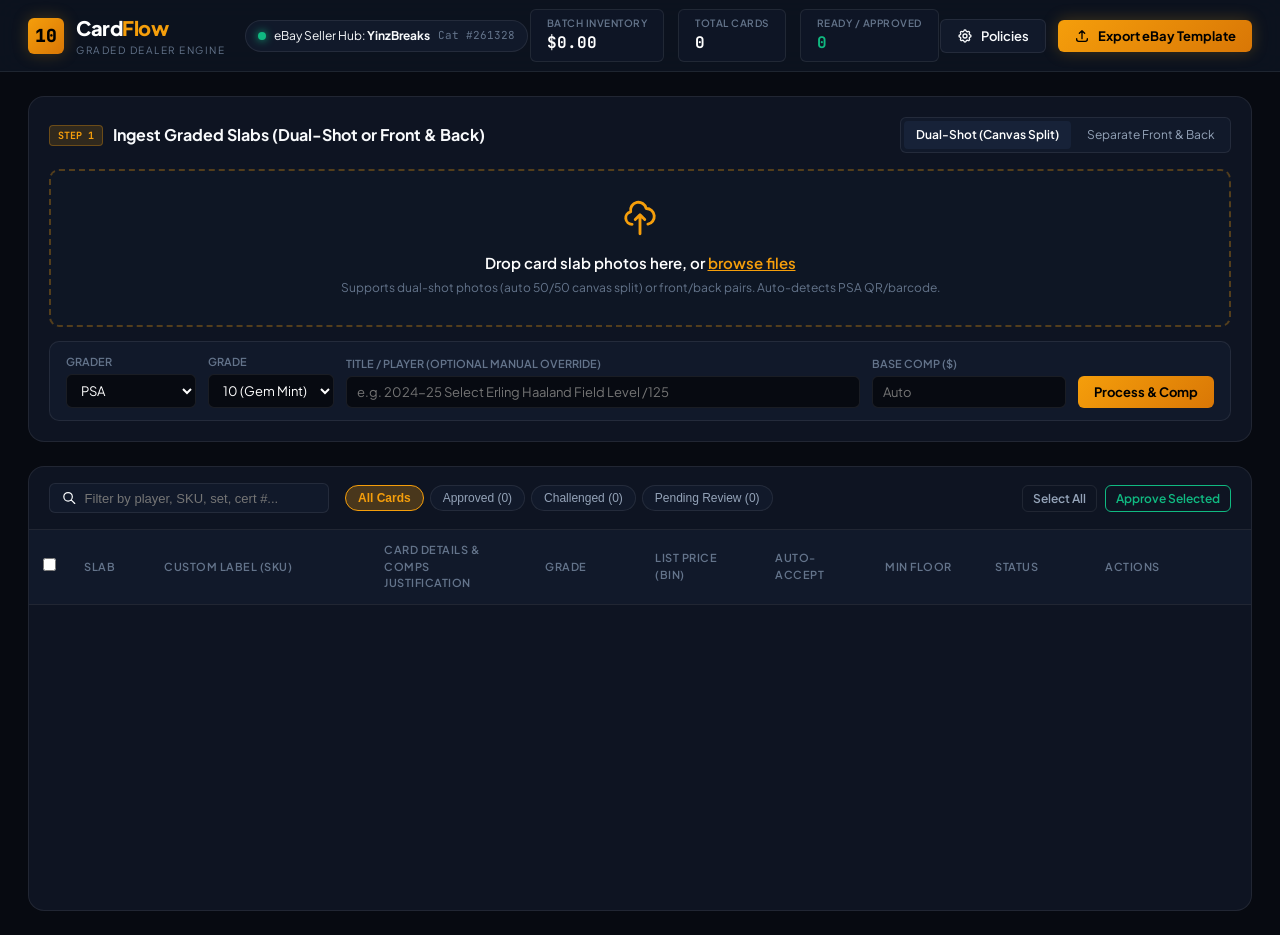
==== index.html @ dd4e36b8 "feat: enable multi-file selection and bulk dropzone upload with progress bar" ====
<!DOCTYPE html>
<html lang="en">
<head>
  <meta charset="UTF-8">
  <meta name="viewport" content="width=device-width, initial-scale=1.0">
  <title>CardFlow | Graded Trading Card Dealer Engine</title>
  <!-- Google Fonts: Plus Jakarta Sans & JetBrains Mono -->
  <link rel="preconnect" href="https://fonts.googleapis.com">
  <link rel="preconnect" href="https://fonts.gstatic.com" crossorigin>
  <link href="https://fonts.googleapis.com/css2?family=JetBrains+Mono:wght@400;500;600;700&family=Plus+Jakarta+Sans:wght@300;400;500;600;700;800&display=swap" rel="stylesheet">
  <link rel="stylesheet" href="/style.css?v=3">
</head>
<body>
  <div class="app-layout">
    <!-- Top Navigation & KPI Header -->
    <header class="app-header">
      <div class="header-left">
        <div class="brand-logo">
          <div class="logo-gem">
            <span>10</span>
          </div>
          <div class="brand-text">
            <h1>Card<span>Flow</span></h1>
            <span class="brand-sub">Graded Dealer Engine</span>
          </div>
        </div>
        <div class="ebay-status-pill" id="ebayStatusBtn" title="Click to configure eBay account & business policies">
          <span class="status-dot online"></span>
          <span class="status-label">eBay Seller Hub: <strong id="headerAccountName">YinzBreaks</strong></span>
          <span class="status-cat">Cat #261328</span>
        </div>
      </div>

      <!-- Batch Aggregate KPI Metrics -->
      <div class="batch-kpis">
        <div class="kpi-card">
          <span class="kpi-title">Batch Inventory</span>
          <span class="kpi-val" id="kpiTotalValue">$0.00</span>
        </div>
        <div class="kpi-card">
          <span class="kpi-title">Total Cards</span>
          <span class="kpi-val" id="kpiTotalCount">0</span>
        </div>
        <div class="kpi-card">
          <span class="kpi-title">Ready / Approved</span>
          <span class="kpi-val text-emerald" id="kpiApprovedCount">0</span>
        </div>
      </div>

      <div class="header-right">
        <button class="btn btn-secondary" id="openSettingsBtn">
          <svg width="16" height="16" fill="none" viewBox="0 0 24 24" stroke="currentColor"><path stroke-linecap="round" stroke-linejoin="round" stroke-width="2" d="M10.325 4.317c.426-1.756 2.924-1.756 3.35 0a1.724 1.724 0 002.573 1.066c1.543-.94 3.31.826 2.37 2.37a1.724 1.724 0 001.065 2.572c1.756.426 1.756 2.924 0 3.35a1.724 1.724 0 00-1.066 2.573c.94 1.543-.826 3.31-2.37 2.37a1.724 1.724 0 00-2.572 1.065c-.426 1.756-2.924 1.756-3.35 0a1.724 1.724 0 00-2.573-1.066c-1.543.94-3.31-.826-2.37-2.37a1.724 1.724 0 00-1.065-2.572c-1.756-.426-1.756-2.924 0-3.35a1.724 1.724 0 001.066-2.573c-.94-1.543.826-3.31 2.37-2.37.996.608 2.296.07 2.572-1.065z"/><path stroke-linecap="round" stroke-linejoin="round" stroke-width="2" d="M15 12a3 3 0 11-6 0 3 3 0 016 0z"/></svg>
          Policies
        </button>
        <button class="btn btn-primary btn-glow" id="exportEbayBtn">
          <svg width="16" height="16" fill="none" viewBox="0 0 24 24" stroke="currentColor"><path stroke-linecap="round" stroke-linejoin="round" stroke-width="2" d="M4 16v1a3 3 0 003 3h10a3 3 0 003-3v-1m-4-8l-4-4m0 0L8 8m4-4v12"/></svg>
          Export eBay Template
        </button>
      </div>
    </header>

    <!-- Main Workspace Content -->
    <main class="main-content">
      <!-- Ingestion & Upload Drawer / Panel -->
      <section class="ingestion-section">
        <div class="section-header">
          <div class="section-title">
            <span class="badge-tag">STEP 1</span>
            <h2>Ingest Graded Slabs (Dual-Shot or Front & Back)</h2>
          </div>
          <div class="upload-mode-toggle">
            <label class="mode-radio active">
              <input type="radio" name="uploadMode" value="dual" checked>
              <span>Dual-Shot (Canvas Split)</span>
            </label>
            <label class="mode-radio">
              <input type="radio" name="uploadMode" value="separate">
              <span>Separate Front & Back</span>
            </label>
          </div>
        </div>

        <div class="upload-box-wrapper" id="dropZone">
          <div class="drop-zone-inner" id="dropZoneInner">
            <div class="drop-icon">
              <svg width="38" height="38" fill="none" viewBox="0 0 24 24" stroke="currentColor">
                <path stroke-linecap="round" stroke-linejoin="round" stroke-width="1.8" d="M7 16a4 4 0 01-.88-7.903A5 5 0 1115.9 6L16 6a5 5 0 011 9.9M15 13l-3-3m0 0l-3 3m3-3v12"/>
              </svg>
            </div>
            <div class="drop-text">
              <h3>Drop card slab photos here, or <span class="browse-link">browse files</span></h3>
              <p class="drop-hint">Supports dual-shot photos (auto 50/50 canvas split) or front/back pairs. Auto-detects PSA QR/barcode.</p>
            </div>
            <input type="file" id="fileInput" accept="image/jpeg,image/png" multiple style="display: none;">
            <input type="file" id="frontInput" accept="image/jpeg,image/png" multiple style="display: none;">
            <input type="file" id="backInput" accept="image/jpeg,image/png" multiple style="display: none;">
          </div>

          <!-- Batch Upload Status & Progress -->
          <div class="batch-preview-bar" id="batchPreviewBar" style="display: none;">
            <div class="batch-info">
              <span class="badge-tag" id="batchCountBadge">0 SLABS QUEUED</span>
              <span class="batch-detail" id="batchDetailText">Ready for bulk ingestion</span>
            </div>
            <button class="btn btn-sm btn-secondary" id="clearBatchBtn" type="button">Clear Batch</button>
          </div>

          <div class="upload-progress-wrap" id="uploadProgressWrap" style="display: none;">
            <div class="progress-bar-track">
              <div class="progress-bar-fill" id="uploadProgressBar" style="width: 0%;"></div>
            </div>
            <div class="progress-status-text" id="uploadProgressText">Processing 1 of 10...</div>
          </div>

          <!-- Quick Slab Meta Extractor Fields (Optional Overrides) -->
          <div class="quick-meta-bar">
            <div class="meta-field">
              <label>Grader</label>
              <select id="quickGrader">
                <option value="PSA" selected>PSA</option>
                <option value="BGS">BGS (Beckett)</option>
                <option value="CGC">CGC</option>
                <option value="SGC">SGC</option>
              </select>
            </div>
            <div class="meta-field">
              <label>Grade</label>
              <select id="quickGrade">
                <option value="10" selected>10 (Gem Mint)</option>
                <option value="9.5">9.5 (Mint+)</option>
                <option value="9">9 (Mint)</option>
                <option value="8.5">8.5 (NM-MT+)</option>
                <option value="8">8 (NM-MT)</option>
              </select>
            </div>
            <div class="meta-field meta-flex">
              <label>Title / Player (Optional manual override)</label>
              <input type="text" id="quickTitle" placeholder="e.g. 2024-25 Select Erling Haaland Field Level /125">
            </div>
            <div class="meta-field">
              <label>Base Comp ($)</label>
              <input type="number" id="quickBasePrice" placeholder="Auto" step="0.01">
            </div>
            <button class="btn btn-primary" id="processUploadBtn">
              <span>Process & Comp</span>
            </button>
          </div>
        </div>
      </section>

      <!-- Batch Dealer Table Section -->
      <section class="dealer-table-section">
        <div class="table-toolbar">
          <div class="toolbar-left">
            <div class="search-box">
              <svg width="16" height="16" fill="none" viewBox="0 0 24 24" stroke="currentColor"><path stroke-linecap="round" stroke-linejoin="round" stroke-width="2" d="M21 21l-6-6m2-5a7 7 0 11-14 0 7 7 0 0114 0z"/></svg>
              <input type="text" id="tableSearch" placeholder="Filter by player, SKU, set, cert #...">
            </div>
            <div class="filter-pills">
              <button class="pill active" data-filter="all">All Cards</button>
              <button class="pill" data-filter="APPROVED">Approved (<span id="countApproved">0</span>)</button>
              <button class="pill" data-filter="CHALLENGED">Challenged (<span id="countChallenged">0</span>)</button>
              <button class="pill" data-filter="COMPED">Pending Review (<span id="countComped">0</span>)</button>
            </div>
          </div>
          <div class="toolbar-right">
            <button class="btn btn-outline btn-sm" id="selectAllBtn">Select All</button>
            <button class="btn btn-outline-success btn-sm" id="approveSelectedBtn">Approve Selected</button>
          </div>
        </div>

        <div class="table-container">
          <table class="card-grid-table">
            <thead>
              <tr>
                <th width="40"><input type="checkbox" id="masterCheckbox"></th>
                <th width="80">Slab</th>
                <th width="220">Custom Label (SKU)</th>
                <th>Card Details & Comps Justification</th>
                <th width="110">Grade</th>
                <th width="120">List Price (BIN)</th>
                <th width="110">Auto-Accept</th>
                <th width="110">Min Floor</th>
                <th width="110">Status</th>
                <th width="160">Actions</th>
              </tr>
            </thead>
            <tbody id="cardTableBody">
              <!-- Dynamically rendered card rows -->
            </tbody>
          </table>
          <div class="table-empty-state" id="tableEmptyState" style="display: none;">
            <p>No cards match your filter criteria.</p>
          </div>
        </div>
      </section>
    </main>
  </div>

  <!-- INSPECT & CHALLENGE COMP MODAL -->
  <div class="modal-backdrop" id="challengeModal">
    <!-- Floating Backdrop Navigation Buttons -->
    <button class="floating-nav-btn floating-prev" id="floatingPrevCardBtn" title="Previous Record (← key)">
      <svg width="22" height="22" fill="none" viewBox="0 0 24 24" stroke="currentColor">
        <path stroke-linecap="round" stroke-linejoin="round" stroke-width="2.5" d="M15 19l-7-7 7-7"/>
      </svg>
    </button>
    <button class="floating-nav-btn floating-next" id="floatingNextCardBtn" title="Next Record (→ key)">
      <svg width="22" height="22" fill="none" viewBox="0 0 24 24" stroke="currentColor">
        <path stroke-linecap="round" stroke-linejoin="round" stroke-width="2.5" d="M9 5l7 7-7 7"/>
      </svg>
    </button>

    <div class="modal-drawer">
      <div class="modal-header">
        <div class="modal-title-wrap">
          <div class="modal-tag-row">
            <span class="badge-tag">INSPECT & CHALLENGE</span>
            <div class="modal-nav-controls">
              <button class="nav-arrow-btn" id="modalPrevCardBtn" title="Previous Record (← key)">
                <svg width="14" height="14" fill="none" viewBox="0 0 24 24" stroke="currentColor"><path stroke-linecap="round" stroke-linejoin="round" stroke-width="2.5" d="M15 19l-7-7 7-7"/></svg>
              </button>
              <span class="nav-counter-pill" id="modalNavCounter">Card 1 of 18</span>
              <button class="nav-arrow-btn" id="modalNextCardBtn" title="Next Record (→ key)">
                <svg width="14" height="14" fill="none" viewBox="0 0 24 24" stroke="currentColor"><path stroke-linecap="round" stroke-linejoin="round" stroke-width="2.5" d="M9 5l7 7-7 7"/></svg>
              </button>
              <span class="keyboard-nav-hint"><kbd>←</kbd> <kbd>→</kbd></span>
            </div>
          </div>
          <h2 id="modalCardTitle">2022-23 Panini Donruss FIFA Alejandro Garnacho</h2>
        </div>
        <button class="modal-close" id="closeModalBtn">&times;</button>
      </div>

      <div class="modal-body">
        <!-- Left: Interactive 3D Flip Card Component -->
        <div class="modal-col-left">
          <div class="flip-card-viewport">
            <div class="flip-card-inner" id="modalFlipCard">
              <div class="flip-card-front">
                <img id="modalFrontImg" src="" alt="Card Front">
                <span class="flip-tag">FRONT</span>
              </div>
              <div class="flip-card-back">
                <img id="modalBackImg" src="" alt="Card Back">
                <span class="flip-tag">BACK</span>
              </div>
            </div>
          </div>
          <div class="flip-controls">
            <button class="btn btn-secondary btn-sm" id="flipToggleBtn">
              <svg width="14" height="14" fill="none" viewBox="0 0 24 24" stroke="currentColor"><path stroke-linecap="round" stroke-linejoin="round" stroke-width="2" d="M4 4v5h.582m15.356 2A8.001 8.001 0 004.582 9m0 0H9m11 11v-5h-.581m0 0a8.003 8.003 0 01-15.357-2m15.357 2H15"/></svg>
              Flip Slab (Front / Back)
            </button>
            <span class="flip-hint">Click card or button to inspect reverse scan</span>
          </div>

          <div class="sku-display-box">
            <label>Custom Label (SKU)</label>
            <div class="sku-code" id="modalSkuCode">MUN-GARNACHO-199-PSA10</div>
            <div class="cert-code" id="modalCertCode">Cert #101889066 • PSA Gem Mint 10</div>
          </div>
        </div>

        <!-- Right: Valuation Engine, Comps Table & Challenge Prompt -->
        <div class="modal-col-right">
          <!-- Valuation Justification Rationale Box -->
          <div class="rationale-box">
            <div class="rationale-header">
              <svg width="18" height="18" fill="none" viewBox="0 0 24 24" stroke="currentColor"><path stroke-linecap="round" stroke-linejoin="round" stroke-width="2" d="M9 12l2 2 4-4m5.618-4.016A11.955 11.955 0 0112 2.944a11.955 11.955 0 01-8.618 3.04A12.02 12.02 0 003 9c0 5.591 3.824 10.29 9 11.622 5.176-1.332 9-6.03 9-11.622 0-1.042-.133-2.052-.382-3.016z"/></svg>
              <span>Valuation Logic & Comp Justification</span>
            </div>
            <p id="modalJustificationText" class="rationale-text"></p>
          </div>

          <!-- Recent Historical Comps Table -->
          <div class="comps-table-wrap">
            <h4>Recent Comparable Sales</h4>
            <table class="comps-table">
              <thead>
                <tr>
                  <th>Platform</th>
                  <th>Date</th>
                  <th>Grade</th>
                  <th style="text-align: right;">Sale Price</th>
                </tr>
              </thead>
              <tbody id="modalCompsBody">
                <!-- Comps populated by JS -->
              </tbody>
            </table>
          </div>

          <!-- Challenge Prompt & Pricing Overrides -->
          <div class="challenge-editor-wrap">
            <div class="challenge-header">
              <h4>Challenge This Comp</h4>
              <span class="challenge-sub">Submit feedback or enter manual prices to re-evaluate floors</span>
            </div>

            <textarea id="challengeFeedback" placeholder="e.g. This is a serial numbered /25 Pink parallel, not the unnumbered base. High demand rookie piece. Bump price 20%."></textarea>

            <div class="quick-chips">
              <button class="chip" data-text="+15% Serial Numbered / Low Print">+15% Serial Numbered</button>
              <button class="chip" data-text="+10% High Demand Star">+10% Star Player</button>
              <button class="chip" data-text="-10% Liquidation Pricing">-10% Quick Sale</button>
              <button class="chip" data-text="Comp was raw, card is PSA 10">PSA 10 Premium</button>
            </div>

            <!-- Floor & Price Override Controls -->
            <div class="override-grid">
              <div class="override-field">
                <label>List Price (BIN)</label>
                <div class="input-dollar">
                  <span>$</span>
                  <input type="number" id="modalListPrice" step="0.01">
                </div>
              </div>
              <div class="override-field">
                <label>Auto-Accept (85%)</label>
                <div class="input-dollar">
                  <span>$</span>
                  <input type="number" id="modalAutoAccept" step="0.01">
                </div>
              </div>
              <div class="override-field">
                <label>Min Floor (75%)</label>
                <div class="input-dollar">
                  <span>$</span>
                  <input type="number" id="modalMinOffer" step="0.01">
                </div>
              </div>
            </div>

            <div class="modal-footer-actions">
              <button class="btn btn-secondary" id="applyChallengeBtn">
                <svg width="16" height="16" fill="none" viewBox="0 0 24 24" stroke="currentColor"><path stroke-linecap="round" stroke-linejoin="round" stroke-width="2" d="M4 4v5h.582m15.356 2A8.001 8.001 0 004.582 9m0 0H9m11 11v-5h-.581m0 0a8.003 8.003 0 01-15.357-2m15.357 2H15"/></svg>
                Recalculate with Challenge
              </button>
              <button class="btn btn-success" id="modalApproveBtn">
                <svg width="16" height="16" fill="none" viewBox="0 0 24 24" stroke="currentColor"><path stroke-linecap="round" stroke-linejoin="round" stroke-width="2" d="M5 13l4 4L19 7"/></svg>
                Approve & Save Pricing
              </button>
            </div>
          </div>
        </div>
      </div>
    </div>
  </div>

  <!-- EXPORT SUMMARY MODAL -->
  <div class="modal-backdrop" id="exportModal">
    <div class="modal-card">
      <div class="modal-header">
        <div class="modal-title-wrap">
          <span class="badge-tag tag-emerald">READY TO UPLOAD</span>
          <h2>Generated eBay Category Bulk Template</h2>
        </div>
        <button class="modal-close" id="closeExportModalBtn">&times;</button>
      </div>
      <div class="modal-card-content">
        <div class="export-stats-grid">
          <div class="stat-box">
            <span class="stat-label">Total Listings</span>
            <span class="stat-val" id="exportTotalCount">19</span>
          </div>
          <div class="stat-box">
            <span class="stat-label">Total Inventory Value</span>
            <span class="stat-val" id="exportTotalValue">$4,124.90</span>
          </div>
          <div class="stat-box">
            <span class="stat-label">Category Target</span>
            <span class="stat-val">261328 (Singles)</span>
          </div>
        </div>

        <div class="export-policy-summary">
          <h4>Pre-Populated Business Policies:</h4>
          <ul>
            <li><strong>Shipping:</strong> <span id="exportShipping">Flat: USPSParcel $5.00</span></li>
            <li><strong>Returns:</strong> <span id="exportReturns">Returns (ID: 255419358020)</span></li>
            <li><strong>Payments:</strong> <span id="exportPayments">Payment Policy (ID: 255419355020)</span></li>
            <li><strong>Photo URLs:</strong> Validated pipe-delimited CDN endpoints</li>
          </ul>
        </div>

        <div class="download-actions">
          <a class="btn btn-primary btn-lg" id="downloadCsvBtn" href="/api/download/eBay_Bulk_Upload_Completed.csv" download>
            <svg width="18" height="18" fill="none" viewBox="0 0 24 24" stroke="currentColor"><path stroke-linecap="round" stroke-linejoin="round" stroke-width="2" d="M4 16v1a3 3 0 003 3h10a3 3 0 003-3v-1m-4-4l-4 4m0 0l-4-4m4 4V4"/></svg>
            Download eBay CSV (Recommended)
          </a>
          <a class="btn btn-secondary btn-lg" id="downloadXlsxBtn" href="/api/download/eBay_Bulk_Upload_Completed.xlsx" download>
            <svg width="18" height="18" fill="none" viewBox="0 0 24 24" stroke="currentColor"><path stroke-linecap="round" stroke-linejoin="round" stroke-width="2" d="M9 17v-2m3 2v-4m3 4v-6m2 10H7a2 2 0 01-2-2V5a2 2 0 012-2h5.586a1 1 0 01.707.293l5.414 5.414a1 1 0 01.293.707V19a2 2 0 01-2 2z"/></svg>
            Download Excel XLSX
          </a>
        </div>

        <div class="hub-link-banner">
          <p>Ready for upload? Open eBay Seller Hub Reports to submit your CSV:</p>
          <a href="https://www.ebay.com/sh/reports/uploads" target="_blank" class="btn-link">Open eBay Seller Hub Reports Uploads &rarr;</a>
        </div>
      </div>
    </div>
  </div>

  <!-- SETTINGS MODAL -->
  <div class="modal-backdrop" id="settingsModal">
    <div class="modal-card">
      <div class="modal-header">
        <div class="modal-title-wrap">
          <span class="badge-tag">SETTINGS</span>
          <h2>eBay Account & Business Policies</h2>
        </div>
        <button class="modal-close" id="closeSettingsModalBtn">&times;</button>
      </div>
      <div class="modal-card-content">
        <div class="form-group">
          <label>eBay Account User ID</label>
          <input type="text" id="settingAccount" value="YinzBreaks">
        </div>
        <div class="form-group">
          <label>Shipping Profile Name</label>
          <input type="text" id="settingShipping" value="Flat: USPSParcel $5.00, 2 business days (255602283020) - (ID: 255602283020)">
        </div>
        <div class="form-group">
          <label>Return Profile Name</label>
          <input type="text" id="settingReturns" value="Returns - (ID: 255419358020)">
        </div>
        <div class="form-group">
          <label>Payment Profile Name</label>
          <input type="text" id="settingPayments" value="Payment Policy - (ID: 255419355020)">
        </div>
        <div class="form-group">
          <label>Item Location</label>
          <input type="text" id="settingLocation" value="Bethlehem PA">
        </div>
        <div class="form-group">
          <label>Public CDN Base URL</label>
          <input type="text" id="settingCdn" value="https://cdn.jsdelivr.net/gh/YinzBreaks/ebay-card-assets@main">
        </div>
        <button class="btn btn-primary" id="saveSettingsBtn" style="width: 100%;">Save Policy Settings</button>
      </div>
    </div>
  </div>

  <script src="/app.js?v=3"></script>
</body>
</html>
---- style.css ----
:root {
  --bg-dark: #070a11;
  --bg-card: #0e1422;
  --bg-card-hover: #131b2e;
  --bg-panel: #11192a;
  --bg-accent: #172238;
  
  --border-color: rgba(255, 255, 255, 0.08);
  --border-active: rgba(245, 158, 11, 0.4);
  --border-glow: rgba(59, 130, 246, 0.5);

  --text-primary: #f8fafc;
  --text-secondary: #94a3b8;
  --text-muted: #64748b;

  --psa-gold: #f59e0b;
  --psa-gold-glow: rgba(245, 158, 11, 0.25);
  --psa-red: #ef4444;
  --bgs-blue: #3b82f6;
  --emerald: #10b981;
  --purple: #a855f7;

  --font-main: 'Plus Jakarta Sans', system-ui, -apple-system, sans-serif;
  --font-mono: 'JetBrains Mono', monospace;

  --radius-sm: 6px;
  --radius-md: 10px;
  --radius-lg: 16px;
}

* {
  box-sizing: border-box;
  margin: 0;
  padding: 0;
}

body {
  background-color: var(--bg-dark);
  color: var(--text-primary);
  font-family: var(--font-main);
  font-size: 14px;
  line-height: 1.5;
  overflow-x: hidden;
  min-height: 100vh;
}

/* Base Layout */
.app-layout {
  display: flex;
  flex-direction: column;
  min-height: 100vh;
}

/* Header */
.app-header {
  height: 72px;
  background: rgba(14, 20, 34, 0.85);
  backdrop-filter: blur(14px);
  border-bottom: 1px solid var(--border-color);
  display: flex;
  align-items: center;
  justify-content: space-between;
  padding: 0 28px;
  position: sticky;
  top: 0;
  z-index: 100;
}

.header-left {
  display: flex;
  align-items: center;
  gap: 20px;
}

.brand-logo {
  display: flex;
  align-items: center;
  gap: 12px;
}

.logo-gem {
  width: 36px;
  height: 36px;
  background: linear-gradient(135deg, #f59e0b 0%, #d97706 100%);
  border-radius: var(--radius-sm);
  display: flex;
  align-items: center;
  justify-content: center;
  font-family: var(--font-mono);
  font-weight: 800;
  font-size: 18px;
  color: #000;
  box-shadow: 0 0 16px var(--psa-gold-glow);
}

.brand-text h1 {
  font-size: 20px;
  font-weight: 800;
  letter-spacing: -0.5px;
  color: #fff;
}

.brand-text h1 span {
  color: var(--psa-gold);
}

.brand-sub {
  font-size: 10px;
  text-transform: uppercase;
  letter-spacing: 1.5px;
  color: var(--text-muted);
  display: block;
}

.ebay-status-pill {
  display: flex;
  align-items: center;
  gap: 8px;
  background: var(--bg-panel);
  border: 1px solid var(--border-color);
  padding: 6px 12px;
  border-radius: 20px;
  font-size: 12px;
  cursor: pointer;
  transition: all 0.2s ease;
}

.ebay-status-pill:hover {
  border-color: var(--psa-gold);
}

.status-dot {
  width: 8px;
  height: 8px;
  border-radius: 50%;
}

.status-dot.online {
  background: var(--emerald);
  box-shadow: 0 0 8px var(--emerald);
}

.status-cat {
  color: var(--text-muted);
  font-family: var(--font-mono);
  font-size: 11px;
}

/* KPI Cards */
.batch-kpis {
  display: flex;
  align-items: center;
  gap: 14px;
}

.kpi-card {
  background: rgba(17, 25, 42, 0.6);
  border: 1px solid var(--border-color);
  border-radius: var(--radius-sm);
  padding: 6px 16px;
  display: flex;
  flex-direction: column;
}

.kpi-title {
  font-size: 10px;
  text-transform: uppercase;
  color: var(--text-muted);
  font-weight: 600;
  letter-spacing: 0.5px;
}

.kpi-val {
  font-family: var(--font-mono);
  font-size: 16px;
  font-weight: 700;
  color: #fff;
}

.text-emerald {
  color: var(--emerald);
}

.header-right {
  display: flex;
  align-items: center;
  gap: 12px;
}

/* Buttons */
.btn {
  display: inline-flex;
  align-items: center;
  gap: 8px;
  padding: 8px 16px;
  border-radius: var(--radius-sm);
  font-family: var(--font-main);
  font-size: 13px;
  font-weight: 600;
  cursor: pointer;
  transition: all 0.2s ease;
  border: none;
  text-decoration: none;
}

.btn-primary {
  background: linear-gradient(135deg, #f59e0b 0%, #d97706 100%);
  color: #000;
  font-weight: 700;
}

.btn-primary:hover {
  filter: brightness(1.1);
  transform: translateY(-1px);
}

.btn-glow {
  box-shadow: 0 0 16px var(--psa-gold-glow);
}

.btn-secondary {
  background: var(--bg-panel);
  border: 1px solid var(--border-color);
  color: var(--text-primary);
}

.btn-secondary:hover {
  background: var(--bg-accent);
  border-color: rgba(255, 255, 255, 0.15);
}

.btn-success {
  background: var(--emerald);
  color: #fff;
}

.btn-success:hover {
  filter: brightness(1.1);
}

.btn-outline {
  background: transparent;
  border: 1px solid var(--border-color);
  color: var(--text-secondary);
}

.btn-outline:hover {
  border-color: #fff;
  color: #fff;
}

.btn-outline-success {
  background: transparent;
  border: 1px solid var(--emerald);
  color: var(--emerald);
}

.btn-outline-success:hover {
  background: rgba(16, 185, 129, 0.1);
}

.btn-sm {
  padding: 5px 10px;
  font-size: 12px;
}

.btn-lg {
  padding: 12px 20px;
  font-size: 14px;
}

.btn-link {
  color: var(--bgs-blue);
  text-decoration: none;
  font-weight: 600;
}

.btn-link:hover {
  text-decoration: underline;
}

/* Main Content Area */
.main-content {
  flex: 1;
  padding: 24px 28px;
  display: flex;
  flex-direction: column;
  gap: 24px;
}

/* Ingestion Section */
.ingestion-section {
  background: var(--bg-card);
  border: 1px solid var(--border-color);
  border-radius: var(--radius-lg);
  padding: 20px;
}

.section-header {
  display: flex;
  align-items: center;
  justify-content: space-between;
  margin-bottom: 16px;
}

.section-title {
  display: flex;
  align-items: center;
  gap: 10px;
}

.section-title h2 {
  font-size: 16px;
  font-weight: 700;
}

.badge-tag {
  background: rgba(245, 158, 11, 0.15);
  color: var(--psa-gold);
  border: 1px solid rgba(245, 158, 11, 0.3);
  padding: 2px 8px;
  border-radius: 4px;
  font-family: var(--font-mono);
  font-size: 10px;
  font-weight: 700;
}

.tag-emerald {
  background: rgba(16, 185, 129, 0.15);
  color: var(--emerald);
  border-color: rgba(16, 185, 129, 0.3);
}

.upload-mode-toggle {
  display: flex;
  background: var(--bg-panel);
  border: 1px solid var(--border-color);
  border-radius: var(--radius-sm);
  padding: 3px;
  gap: 4px;
}

.mode-radio {
  display: flex;
  align-items: center;
  padding: 5px 12px;
  border-radius: 4px;
  font-size: 12px;
  cursor: pointer;
  color: var(--text-secondary);
  transition: all 0.2s;
}

.mode-radio input {
  display: none;
}

.mode-radio.active {
  background: var(--bg-accent);
  color: #fff;
  font-weight: 600;
}

/* Drop Zone */
.upload-box-wrapper {
  display: flex;
  flex-direction: column;
  gap: 14px;
}

.drop-zone-inner {
  border: 2px dashed rgba(245, 158, 11, 0.3);
  background: rgba(17, 25, 42, 0.4);
  border-radius: var(--radius-md);
  padding: 28px;
  display: flex;
  flex-direction: column;
  align-items: center;
  justify-content: center;
  gap: 10px;
  cursor: pointer;
  transition: all 0.25s ease;
}

.drop-zone-inner:hover, .drop-zone-inner.dragover {
  border-color: var(--psa-gold);
  background: rgba(245, 158, 11, 0.05);
  box-shadow: 0 0 24px rgba(245, 158, 11, 0.1);
}

.drop-icon {
  color: var(--psa-gold);
}

.drop-text {
  text-align: center;
}

.drop-text h3 {
  font-size: 15px;
  font-weight: 600;
  color: #fff;
}

.browse-link {
  color: var(--psa-gold);
  text-decoration: underline;
}

.drop-hint {
  font-size: 12px;
  color: var(--text-muted);
  margin-top: 4px;
}

/* Batch Upload Preview & Progress */
.batch-preview-bar {
  display: flex;
  align-items: center;
  justify-content: space-between;
  background: rgba(245, 158, 11, 0.08);
  border: 1px solid rgba(245, 158, 11, 0.3);
  padding: 10px 16px;
  border-radius: var(--radius-sm);
  animation: fadeIn 0.2s ease-out;
}

.batch-info {
  display: flex;
  align-items: center;
  gap: 10px;
}

.batch-detail {
  font-size: 13px;
  color: var(--text-main);
  font-weight: 500;
}

.upload-progress-wrap {
  display: flex;
  flex-direction: column;
  gap: 6px;
  background: var(--bg-panel);
  border: 1px solid var(--border-color);
  padding: 12px 16px;
  border-radius: var(--radius-sm);
  animation: fadeIn 0.2s ease-out;
}

.progress-bar-track {
  width: 100%;
  height: 8px;
  background: var(--bg-dark);
  border-radius: 4px;
  overflow: hidden;
  border: 1px solid rgba(255, 255, 255, 0.05);
}

.progress-bar-fill {
  height: 100%;
  background: linear-gradient(90deg, var(--psa-gold), var(--emerald));
  border-radius: 4px;
  transition: width 0.3s cubic-bezier(0.4, 0, 0.2, 1);
  box-shadow: 0 0 10px var(--psa-gold-glow);
}

.progress-status-text {
  font-family: var(--font-mono);
  font-size: 12px;
  font-weight: 600;
  color: var(--psa-gold);
}

/* Quick Meta Bar */
.quick-meta-bar {
  display: flex;
  align-items: flex-end;
  gap: 12px;
  background: var(--bg-panel);
  border: 1px solid var(--border-color);
  padding: 12px 16px;
  border-radius: var(--radius-md);
}

.meta-field {
  display: flex;
  flex-direction: column;
  gap: 4px;
}

.meta-flex {
  flex: 1;
}

.meta-field label {
  font-size: 11px;
  font-weight: 600;
  color: var(--text-muted);
  text-transform: uppercase;
}

.meta-field input, .meta-field select {
  background: var(--bg-dark);
  border: 1px solid var(--border-color);
  border-radius: var(--radius-sm);
  color: #fff;
  padding: 7px 10px;
  font-size: 13px;
  font-family: var(--font-main);
  outline: none;
}

.meta-field input:focus, .meta-field select:focus {
  border-color: var(--psa-gold);
}

/* Dealer Batch Table */
.dealer-table-section {
  background: var(--bg-card);
  border: 1px solid var(--border-color);
  border-radius: var(--radius-lg);
  display: flex;
  flex-direction: column;
  overflow: hidden;
}

.table-toolbar {
  padding: 16px 20px;
  border-bottom: 1px solid var(--border-color);
  display: flex;
  align-items: center;
  justify-content: space-between;
  gap: 16px;
}

.toolbar-left {
  display: flex;
  align-items: center;
  gap: 16px;
  flex: 1;
}

.search-box {
  display: flex;
  align-items: center;
  gap: 8px;
  background: var(--bg-panel);
  border: 1px solid var(--border-color);
  border-radius: var(--radius-sm);
  padding: 6px 12px;
  width: 280px;
}

.search-box input {
  background: transparent;
  border: none;
  color: #fff;
  font-size: 13px;
  outline: none;
  width: 100%;
}

.filter-pills {
  display: flex;
  gap: 6px;
}

.pill {
  background: var(--bg-panel);
  border: 1px solid var(--border-color);
  color: var(--text-secondary);
  padding: 5px 12px;
  border-radius: 16px;
  font-size: 12px;
  cursor: pointer;
  transition: all 0.2s;
}

.pill.active {
  background: var(--psa-gold-glow);
  border-color: var(--psa-gold);
  color: var(--psa-gold);
  font-weight: 600;
}

.toolbar-right {
  display: flex;
  gap: 8px;
}

/* Table Container */
.table-container {
  overflow-x: auto;
  min-height: 380px;
}

.card-grid-table {
  width: 100%;
  border-collapse: collapse;
  text-align: left;
}

.card-grid-table th {
  background: var(--bg-panel);
  color: var(--text-muted);
  font-size: 11px;
  text-transform: uppercase;
  letter-spacing: 0.5px;
  padding: 12px 14px;
  font-weight: 600;
  border-bottom: 1px solid var(--border-color);
}

.card-grid-table td {
  padding: 12px 14px;
  border-bottom: 1px solid var(--border-color);
  vertical-align: middle;
}

.card-grid-table tbody tr {
  transition: background 0.15s ease;
}

.card-grid-table tbody tr:hover {
  background: var(--bg-card-hover);
}

/* Row Items */
.slab-thumb-wrap {
  width: 52px;
  height: 78px;
  border-radius: 6px;
  overflow: hidden;
  border: 1px solid var(--border-color);
  cursor: pointer;
  position: relative;
  background: #080c14;
  display: flex;
  align-items: center;
  justify-content: center;
  box-shadow: 0 2px 8px rgba(0, 0, 0, 0.4);
  transition: all 0.2s ease;
}

.slab-thumb-wrap img {
  width: 100%;
  height: 100%;
  object-fit: contain;
  transition: transform 0.25s ease;
}

.slab-thumb-wrap:hover {
  border-color: var(--psa-gold);
  box-shadow: 0 0 14px var(--psa-gold-glow);
}

.slab-thumb-wrap:hover img {
  transform: scale(1.08);
}

.sku-pill {
  font-family: var(--font-mono);
  font-size: 11px;
  font-weight: 700;
  background: rgba(255, 255, 255, 0.05);
  border: 1px solid var(--border-color);
  padding: 3px 8px;
  border-radius: 4px;
  color: #e2e8f0;
  display: inline-block;
  cursor: pointer;
}

.sku-pill:hover {
  border-color: var(--psa-gold);
}

.card-title-cell {
  display: flex;
  flex-direction: column;
  gap: 3px;
}

.card-title-text {
  font-size: 13px;
  font-weight: 600;
  color: #fff;
  max-width: 440px;
  white-space: nowrap;
  overflow: hidden;
  text-overflow: ellipsis;
}

.card-meta-sub {
  font-size: 11px;
  color: var(--text-secondary);
  display: flex;
  align-items: center;
  gap: 8px;
}

.justification-snippet {
  font-size: 11px;
  color: var(--psa-gold);
  background: rgba(245, 158, 11, 0.06);
  padding: 2px 6px;
  border-radius: 3px;
  margin-top: 3px;
  max-width: 480px;
  white-space: nowrap;
  overflow: hidden;
  text-overflow: ellipsis;
}

/* Badges */
.grade-badge {
  display: inline-flex;
  align-items: center;
  gap: 4px;
  font-family: var(--font-mono);
  font-size: 11px;
  font-weight: 700;
  padding: 3px 8px;
  border-radius: 4px;
  border: 1px solid transparent;
}

.badge-psa-10 {
  background: rgba(245, 158, 11, 0.15);
  color: var(--psa-gold);
  border-color: rgba(245, 158, 11, 0.4);
  box-shadow: 0 0 10px rgba(245, 158, 11, 0.15);
}

.badge-psa-9 {
  background: rgba(148, 163, 184, 0.15);
  color: #cbd5e1;
  border-color: rgba(148, 163, 184, 0.3);
}

.badge-bgs {
  background: rgba(59, 130, 246, 0.15);
  color: var(--bgs-blue);
  border-color: rgba(59, 130, 246, 0.4);
}

/* Price Inputs (Inline editable) */
.price-input-wrap {
  display: flex;
  align-items: center;
  background: var(--bg-dark);
  border: 1px solid var(--border-color);
  border-radius: 4px;
  padding: 3px 6px;
  width: 95px;
}

.price-input-wrap span {
  color: var(--text-muted);
  font-size: 12px;
  font-family: var(--font-mono);
}

.price-input-wrap input {
  background: transparent;
  border: none;
  color: #fff;
  font-family: var(--font-mono);
  font-weight: 700;
  font-size: 13px;
  width: 100%;
  outline: none;
  text-align: right;
}

.price-input-wrap:focus-within {
  border-color: var(--psa-gold);
  box-shadow: 0 0 8px rgba(245, 158, 11, 0.2);
}

/* Status Badges */
.status-tag {
  font-size: 10px;
  font-weight: 700;
  font-family: var(--font-mono);
  text-transform: uppercase;
  padding: 3px 8px;
  border-radius: 4px;
  display: inline-block;
}

.status-tag.APPROVED {
  background: rgba(16, 185, 129, 0.15);
  color: var(--emerald);
  border: 1px solid rgba(16, 185, 129, 0.3);
}

.status-tag.CHALLENGED {
  background: rgba(168, 85, 247, 0.15);
  color: var(--purple);
  border: 1px solid rgba(168, 85, 247, 0.3);
}

.status-tag.COMPED {
  background: rgba(245, 158, 11, 0.15);
  color: var(--psa-gold);
  border: 1px solid rgba(245, 158, 11, 0.3);
}

/* Actions in Table */
.action-cell {
  display: flex;
  align-items: center;
  gap: 6px;
}

/* Empty State */
.table-empty-state {
  padding: 40px;
  text-align: center;
  color: var(--text-muted);
}

/* MODALS & DRAWERS */
.modal-backdrop {
  position: fixed;
  inset: 0;
  background: rgba(0, 0, 0, 0.75);
  backdrop-filter: blur(8px);
  z-index: 1000;
  display: none;
  align-items: center;
  justify-content: center;
  opacity: 0;
  transition: opacity 0.25s ease;
}

.modal-backdrop.open {
  display: flex;
  opacity: 1;
}

/* Inspect Drawer */
.modal-drawer {
  background: var(--bg-card);
  border: 1px solid var(--border-color);
  border-radius: var(--radius-lg);
  width: 90%;
  max-width: 1060px;
  max-height: 92vh;
  display: flex;
  flex-direction: column;
  box-shadow: 0 20px 60px rgba(0, 0, 0, 0.8);
  overflow: hidden;
}

.modal-header {
  padding: 18px 24px;
  border-bottom: 1px solid var(--border-color);
  display: flex;
  align-items: center;
  justify-content: space-between;
}

/* Floating Backdrop Nav Buttons */
.floating-nav-btn {
  position: absolute;
  top: 50%;
  transform: translateY(-50%);
  width: 48px;
  height: 48px;
  border-radius: 50%;
  background: rgba(15, 23, 42, 0.88);
  border: 1px solid rgba(255, 255, 255, 0.14);
  color: var(--text-muted);
  display: flex;
  align-items: center;
  justify-content: center;
  cursor: pointer;
  backdrop-filter: blur(12px);
  box-shadow: 0 8px 32px rgba(0, 0, 0, 0.6);
  transition: all 0.2s cubic-bezier(0.4, 0, 0.2, 1);
  z-index: 1020;
}

.floating-nav-btn:hover {
  background: rgba(245, 158, 11, 0.18);
  border-color: var(--psa-gold);
  color: var(--psa-gold);
  transform: translateY(-50%) scale(1.12);
  box-shadow: 0 0 20px var(--psa-gold-glow);
}

.floating-nav-btn:active {
  transform: translateY(-50%) scale(0.95);
}

.floating-prev {
  left: max(16px, calc(50% - 530px - 64px));
}

.floating-next {
  right: max(16px, calc(50% - 530px - 64px));
}

/* Modal Title & Navigation Row */
.modal-tag-row {
  display: flex;
  align-items: center;
  gap: 12px;
}

.modal-nav-controls {
  display: inline-flex;
  align-items: center;
  gap: 6px;
  background: var(--bg-dark);
  border: 1px solid var(--border-color);
  padding: 3px 8px;
  border-radius: 20px;
}

.nav-arrow-btn {
  background: transparent;
  border: none;
  color: var(--text-muted);
  width: 22px;
  height: 22px;
  border-radius: 50%;
  display: flex;
  align-items: center;
  justify-content: center;
  cursor: pointer;
  transition: all 0.15s ease;
}

.nav-arrow-btn:hover {
  background: var(--psa-gold-glow);
  color: var(--psa-gold);
}

.nav-counter-pill {
  font-family: var(--font-mono);
  font-size: 11px;
  font-weight: 600;
  color: var(--text-main);
  padding: 0 4px;
  letter-spacing: 0.3px;
}

.keyboard-nav-hint {
  display: flex;
  align-items: center;
  gap: 3px;
  margin-left: 4px;
  border-left: 1px solid var(--border-color);
  padding-left: 8px;
}

.keyboard-nav-hint kbd {
  background: rgba(255, 255, 255, 0.08);
  border: 1px solid rgba(255, 255, 255, 0.15);
  border-radius: 4px;
  padding: 1px 5px;
  font-family: var(--font-mono);
  font-size: 10px;
  color: var(--text-muted);
  box-shadow: 0 1px 2px rgba(0, 0, 0, 0.4);
}

.modal-title-wrap h2 {
  font-size: 17px;
  font-weight: 700;
  margin-top: 4px;
}

.modal-close {
  background: transparent;
  border: none;
  color: var(--text-muted);
  font-size: 26px;
  cursor: pointer;
  line-height: 1;
}

.modal-close:hover {
  color: #fff;
}

.modal-body {
  display: grid;
  grid-template-columns: 380px 1fr;
  overflow-y: auto;
}

/* 3D Flip Card Component */
.modal-col-left {
  background: var(--bg-dark);
  padding: 24px;
  border-right: 1px solid var(--border-color);
  display: flex;
  flex-direction: column;
  align-items: center;
  gap: 16px;
}

.flip-card-viewport {
  width: 280px;
  height: 390px;
  perspective: 1000px;
}

.flip-card-inner {
  width: 100%;
  height: 100%;
  position: relative;
  transform-style: preserve-3d;
  transition: transform 0.6s cubic-bezier(0.4, 0, 0.2, 1);
  cursor: pointer;
}

.flip-card-inner.flipped {
  transform: rotateY(180deg);
}

.flip-card-front, .flip-card-back {
  position: absolute;
  width: 100%;
  height: 100%;
  backface-visibility: hidden;
  border-radius: var(--radius-md);
  overflow: hidden;
  border: 2px solid rgba(245, 158, 11, 0.3);
  box-shadow: 0 10px 30px rgba(0, 0, 0, 0.6);
  background: #000;
}

.flip-card-back {
  transform: rotateY(180deg);
  border-color: rgba(59, 130, 246, 0.4);
}

.flip-card-front img, .flip-card-back img {
  width: 100%;
  height: 100%;
  object-fit: contain;
}

.flip-tag {
  position: absolute;
  top: 10px;
  right: 10px;
  background: rgba(0, 0, 0, 0.75);
  font-family: var(--font-mono);
  font-size: 10px;
  font-weight: 700;
  padding: 2px 6px;
  border-radius: 4px;
  border: 1px solid var(--border-color);
}

.flip-controls {
  display: flex;
  flex-direction: column;
  align-items: center;
  gap: 6px;
}

.flip-hint {
  font-size: 11px;
  color: var(--text-muted);
}

.sku-display-box {
  width: 100%;
  background: var(--bg-panel);
  border: 1px solid var(--border-color);
  padding: 12px;
  border-radius: var(--radius-sm);
  text-align: center;
}

.sku-display-box label {
  font-size: 10px;
  text-transform: uppercase;
  color: var(--text-muted);
  font-weight: 600;
}

.sku-code {
  font-family: var(--font-mono);
  font-size: 13px;
  font-weight: 700;
  color: var(--psa-gold);
  margin-top: 2px;
}

.cert-code {
  font-size: 11px;
  color: var(--text-secondary);
  margin-top: 2px;
}

/* Modal Right Column */
.modal-col-right {
  padding: 24px;
  display: flex;
  flex-direction: column;
  gap: 20px;
}

.rationale-box {
  background: rgba(245, 158, 11, 0.08);
  border: 1px solid rgba(245, 158, 11, 0.3);
  border-radius: var(--radius-md);
  padding: 14px;
}

.rationale-header {
  display: flex;
  align-items: center;
  gap: 8px;
  color: var(--psa-gold);
  font-size: 12px;
  font-weight: 700;
  text-transform: uppercase;
  margin-bottom: 6px;
}

.rationale-text {
  font-size: 13px;
  line-height: 1.5;
  color: #f1f5f9;
}

/* Comps Table */
.comps-table-wrap h4 {
  font-size: 13px;
  font-weight: 700;
  margin-bottom: 8px;
  color: var(--text-secondary);
  text-transform: uppercase;
  letter-spacing: 0.5px;
}

.comps-table {
  width: 100%;
  border-collapse: collapse;
  background: var(--bg-panel);
  border-radius: var(--radius-sm);
  overflow: hidden;
  border: 1px solid var(--border-color);
}

.comps-table th {
  padding: 8px 12px;
  font-size: 11px;
  text-transform: uppercase;
  color: var(--text-muted);
  background: rgba(0, 0, 0, 0.2);
  border-bottom: 1px solid var(--border-color);
}

.comps-table td {
  padding: 8px 12px;
  font-size: 12px;
  border-bottom: 1px solid var(--border-color);
}

.comps-table tr:last-child td {
  border-bottom: none;
}

/* Challenge Editor */
.challenge-editor-wrap {
  display: flex;
  flex-direction: column;
  gap: 12px;
  border-top: 1px solid var(--border-color);
  padding-top: 18px;
}

.challenge-header h4 {
  font-size: 14px;
  font-weight: 700;
  color: #fff;
}

.challenge-sub {
  font-size: 12px;
  color: var(--text-muted);
}

#challengeFeedback {
  width: 100%;
  height: 68px;
  background: var(--bg-panel);
  border: 1px solid var(--border-color);
  border-radius: var(--radius-sm);
  color: #fff;
  padding: 10px;
  font-size: 13px;
  font-family: var(--font-main);
  outline: none;
  resize: none;
}

#challengeFeedback:focus {
  border-color: var(--purple);
}

.quick-chips {
  display: flex;
  flex-wrap: wrap;
  gap: 6px;
}

.chip {
  background: rgba(168, 85, 247, 0.1);
  border: 1px solid rgba(168, 85, 247, 0.3);
  color: #d8b4fe;
  font-size: 11px;
  padding: 4px 10px;
  border-radius: 12px;
  cursor: pointer;
  transition: all 0.2s;
}

.chip:hover {
  background: rgba(168, 85, 247, 0.25);
  border-color: var(--purple);
}

/* Override Grid */
.override-grid {
  display: grid;
  grid-template-columns: repeat(3, 1fr);
  gap: 12px;
}

.override-field {
  display: flex;
  flex-direction: column;
  gap: 4px;
}

.override-field label {
  font-size: 11px;
  font-weight: 600;
  color: var(--text-muted);
}

.input-dollar {
  display: flex;
  align-items: center;
  background: var(--bg-panel);
  border: 1px solid var(--border-color);
  border-radius: var(--radius-sm);
  padding: 6px 10px;
}

.input-dollar span {
  color: var(--text-muted);
  font-family: var(--font-mono);
  font-weight: 600;
}

.input-dollar input {
  background: transparent;
  border: none;
  color: #fff;
  font-family: var(--font-mono);
  font-weight: 700;
  font-size: 14px;
  width: 100%;
  outline: none;
  text-align: right;
}

.input-dollar:focus-within {
  border-color: var(--psa-gold);
}

.modal-footer-actions {
  display: flex;
  align-items: center;
  justify-content: flex-end;
  gap: 10px;
  margin-top: 6px;
}

/* Export Modal & Settings Modal Card */
.modal-card {
  background: var(--bg-card);
  border: 1px solid var(--border-color);
  border-radius: var(--radius-lg);
  width: 90%;
  max-width: 580px;
  box-shadow: 0 20px 60px rgba(0, 0, 0, 0.8);
  overflow: hidden;
}

.modal-card-content {
  padding: 24px;
  display: flex;
  flex-direction: column;
  gap: 20px;
}

.export-stats-grid {
  display: grid;
  grid-template-columns: repeat(3, 1fr);
  gap: 10px;
}

.stat-box {
  background: var(--bg-panel);
  border: 1px solid var(--border-color);
  border-radius: var(--radius-sm);
  padding: 12px;
  display: flex;
  flex-direction: column;
  align-items: center;
  text-align: center;
}

.stat-label {
  font-size: 10px;
  text-transform: uppercase;
  color: var(--text-muted);
  font-weight: 600;
}

.stat-val {
  font-family: var(--font-mono);
  font-size: 16px;
  font-weight: 700;
  color: #fff;
  margin-top: 4px;
}

.export-policy-summary {
  background: var(--bg-panel);
  border: 1px solid var(--border-color);
  border-radius: var(--radius-sm);
  padding: 14px;
}

.export-policy-summary h4 {
  font-size: 12px;
  text-transform: uppercase;
  color: var(--text-secondary);
  margin-bottom: 8px;
}

.export-policy-summary ul {
  list-style: none;
  font-size: 12px;
  display: flex;
  flex-direction: column;
  gap: 6px;
  color: var(--text-secondary);
}

.export-policy-summary strong {
  color: #fff;
}

.download-actions {
  display: flex;
  flex-direction: column;
  gap: 10px;
}

.hub-link-banner {
  background: rgba(59, 130, 246, 0.08);
  border: 1px solid rgba(59, 130, 246, 0.3);
  padding: 12px;
  border-radius: var(--radius-sm);
  text-align: center;
  font-size: 12px;
}

.hub-link-banner p {
  color: var(--text-secondary);
  margin-bottom: 6px;
}

/* Settings Form */
.form-group {
  display: flex;
  flex-direction: column;
  gap: 6px;
}

.form-group label {
  font-size: 11px;
  font-weight: 600;
  color: var(--text-muted);
  text-transform: uppercase;
}

.form-group input {
  background: var(--bg-panel);
  border: 1px solid var(--border-color);
  border-radius: var(--radius-sm);
  color: #fff;
  padding: 8px 12px;
  font-size: 13px;
  outline: none;
}

.form-group input:focus {
  border-color: var(--psa-gold);
}
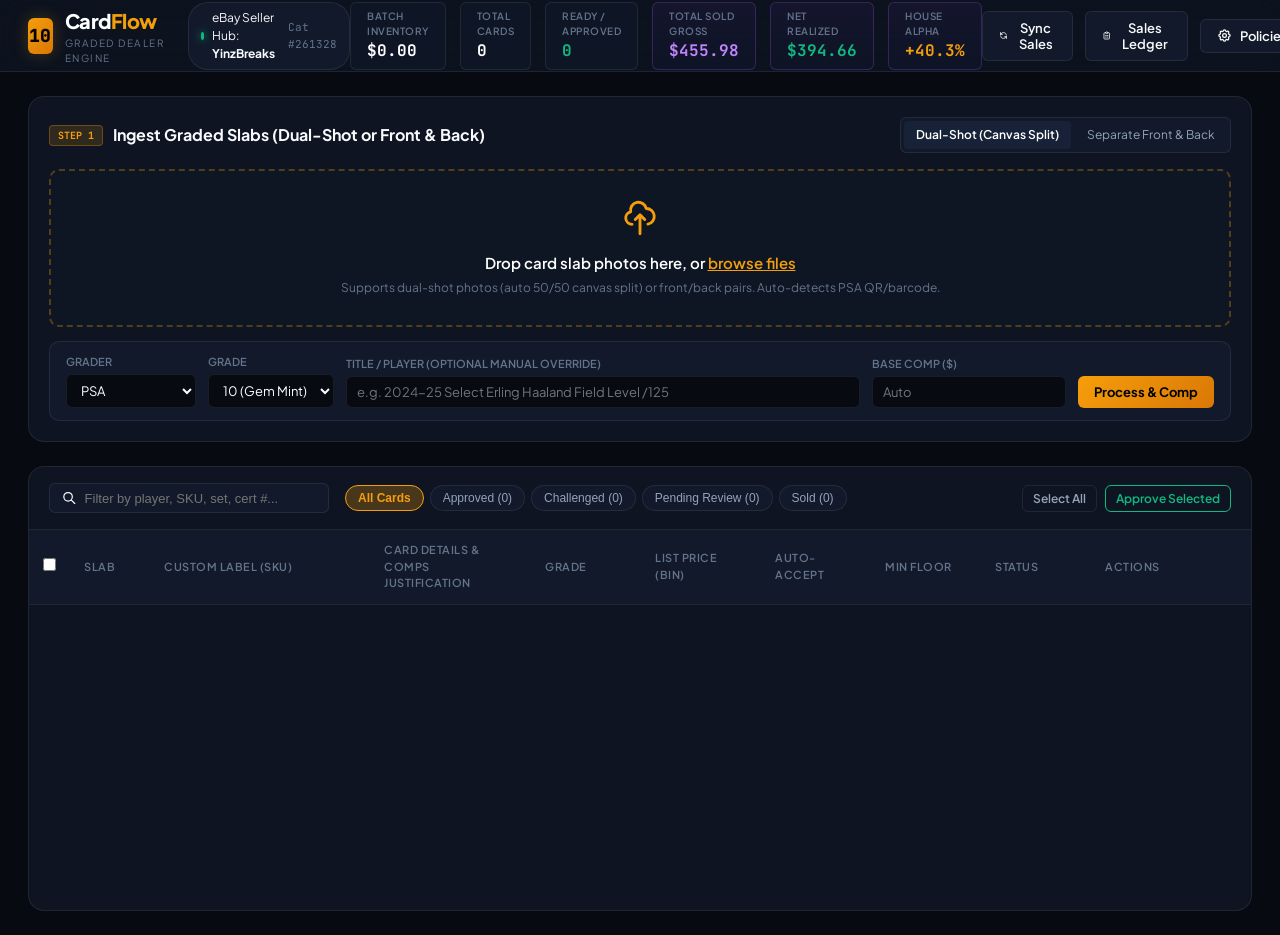
==== commit e3d33142: "feat: implement realized sales ledger, dynamic house alpha comp calibration, and eBay sale ingestion" ====
--- a/index.html
+++ b/index.html
@@ -31,7 +31,7 @@
         </div>
       </div>
 
-      <!-- Batch Aggregate KPI Metrics -->
+      <!-- Batch Aggregate KPI Metrics & Sales Realized Metrics -->
       <div class="batch-kpis">
         <div class="kpi-card">
           <span class="kpi-title">Batch Inventory</span>
@@ -45,15 +45,36 @@
           <span class="kpi-title">Ready / Approved</span>
           <span class="kpi-val text-emerald" id="kpiApprovedCount">0</span>
         </div>
+        <!-- House Alpha & Realized Sales Pills -->
+        <div class="kpi-card kpi-sales">
+          <span class="kpi-title">Total Sold Gross</span>
+          <span class="kpi-val text-violet" id="kpiTotalSoldGross">$455.98</span>
+        </div>
+        <div class="kpi-card kpi-sales">
+          <span class="kpi-title">Net Realized</span>
+          <span class="kpi-val text-emerald" id="kpiNetRealized">$394.66</span>
+        </div>
+        <div class="kpi-card kpi-sales" title="Average beat rate of sold items vs base comps">
+          <span class="kpi-title">House Alpha</span>
+          <span class="kpi-val text-gold" id="kpiHouseAlpha">+40.3%</span>
+        </div>
       </div>
 
       <div class="header-right">
+        <button class="btn btn-secondary" id="syncSalesBtn" title="Sync sales confirmation emails via IMAP">
+          <svg width="15" height="15" fill="none" viewBox="0 0 24 24" stroke="currentColor"><path stroke-linecap="round" stroke-linejoin="round" stroke-width="2" d="M4 4v5h.582m15.356 2A8.001 8.001 0 004.582 9m0 0H9m11 11v-5h-.581m0 0a8.003 8.003 0 01-15.357-2m15.357 2H15"/></svg>
+          <span id="syncSalesText">Sync Sales</span>
+        </button>
+        <button class="btn btn-secondary" id="viewSalesLedgerBtn" title="View persistent sales ledger and realized profit metrics">
+          <svg width="15" height="15" fill="none" viewBox="0 0 24 24" stroke="currentColor"><path stroke-linecap="round" stroke-linejoin="round" stroke-width="2" d="M9 5H7a2 2 0 00-2 2v12a2 2 0 002 2h10a2 2 0 002-2V7a2 2 0 00-2-2h-2M9 5a2 2 0 002 2h2a2 2 0 002-2M9 5a2 2 0 012-2h2a2 2 0 012 2m-3 7h3m-3 4h3m-6-4h.01M9 16h.01"/></svg>
+          Sales Ledger
+        </button>
         <button class="btn btn-secondary" id="openSettingsBtn">
-          <svg width="16" height="16" fill="none" viewBox="0 0 24 24" stroke="currentColor"><path stroke-linecap="round" stroke-linejoin="round" stroke-width="2" d="M10.325 4.317c.426-1.756 2.924-1.756 3.35 0a1.724 1.724 0 002.573 1.066c1.543-.94 3.31.826 2.37 2.37a1.724 1.724 0 001.065 2.572c1.756.426 1.756 2.924 0 3.35a1.724 1.724 0 00-1.066 2.573c.94 1.543-.826 3.31-2.37 2.37a1.724 1.724 0 00-2.572 1.065c-.426 1.756-2.924 1.756-3.35 0a1.724 1.724 0 00-2.573-1.066c-1.543.94-3.31-.826-2.37-2.37a1.724 1.724 0 00-1.065-2.572c-1.756-.426-1.756-2.924 0-3.35a1.724 1.724 0 001.066-2.573c-.94-1.543.826-3.31 2.37-2.37.996.608 2.296.07 2.572-1.065z"/><path stroke-linecap="round" stroke-linejoin="round" stroke-width="2" d="M15 12a3 3 0 11-6 0 3 3 0 016 0z"/></svg>
+          <svg width="15" height="15" fill="none" viewBox="0 0 24 24" stroke="currentColor"><path stroke-linecap="round" stroke-linejoin="round" stroke-width="2" d="M10.325 4.317c.426-1.756 2.924-1.756 3.35 0a1.724 1.724 0 002.573 1.066c1.543-.94 3.31.826 2.37 2.37a1.724 1.724 0 001.065 2.572c1.756.426 1.756 2.924 0 3.35a1.724 1.724 0 00-1.066 2.573c.94 1.543-.826 3.31-2.37 2.37a1.724 1.724 0 00-2.572 1.065c-.426 1.756-2.924 1.756-3.35 0a1.724 1.724 0 00-2.573-1.066c-1.543.94-3.31-.826-2.37-2.37a1.724 1.724 0 00-1.065-2.572c-1.756-.426-1.756-2.924 0-3.35a1.724 1.724 0 001.066-2.573c-.94-1.543.826-3.31 2.37-2.37.996.608 2.296.07 2.572-1.065z"/><path stroke-linecap="round" stroke-linejoin="round" stroke-width="2" d="M15 12a3 3 0 11-6 0 3 3 0 016 0z"/></svg>
           Policies
         </button>
         <button class="btn btn-primary btn-glow" id="exportEbayBtn">
-          <svg width="16" height="16" fill="none" viewBox="0 0 24 24" stroke="currentColor"><path stroke-linecap="round" stroke-linejoin="round" stroke-width="2" d="M4 16v1a3 3 0 003 3h10a3 3 0 003-3v-1m-4-8l-4-4m0 0L8 8m4-4v12"/></svg>
+          <svg width="15" height="15" fill="none" viewBox="0 0 24 24" stroke="currentColor"><path stroke-linecap="round" stroke-linejoin="round" stroke-width="2" d="M4 16v1a3 3 0 003 3h10a3 3 0 003-3v-1m-4-8l-4-4m0 0L8 8m4-4v12"/></svg>
           Export eBay Template
         </button>
       </div>
@@ -102,7 +123,10 @@
               <span class="badge-tag" id="batchCountBadge">0 SLABS QUEUED</span>
               <span class="batch-detail" id="batchDetailText">Ready for bulk ingestion</span>
             </div>
-            <button class="btn btn-sm btn-secondary" id="clearBatchBtn" type="button">Clear Batch</button>
+            <div class="batch-actions" style="display: flex; gap: 8px; align-items: center;">
+              <button class="btn btn-sm btn-primary" id="batchProcessNowBtn" type="button">⚡ Process & Comp Now</button>
+              <button class="btn btn-sm btn-secondary" id="clearBatchBtn" type="button">Clear</button>
+            </div>
           </div>
 
           <div class="upload-progress-wrap" id="uploadProgressWrap" style="display: none;">
@@ -161,6 +185,7 @@
               <button class="pill" data-filter="APPROVED">Approved (<span id="countApproved">0</span>)</button>
               <button class="pill" data-filter="CHALLENGED">Challenged (<span id="countChallenged">0</span>)</button>
               <button class="pill" data-filter="COMPED">Pending Review (<span id="countComped">0</span>)</button>
+              <button class="pill" data-filter="SOLD">Sold (<span id="countSold">0</span>)</button>
             </div>
           </div>
           <div class="toolbar-right">
@@ -443,6 +468,121 @@
     </div>
   </div>
 
-  <script src="/app.js?v=3"></script>
+  <!-- SALES LEDGER MODAL -->
+  <div class="modal-backdrop" id="salesLedgerModal">
+    <div class="modal-card modal-card-wide">
+      <div class="modal-header">
+        <div class="modal-title-wrap">
+          <span class="badge-tag badge-tag-violet">REALIZED PERFORMANCE</span>
+          <h2>eBay Sales Ledger & Dynamic House Alpha</h2>
+          <p class="modal-subtitle">Tracking completed liquidations, eBay net proceeds, and historical comp beat rates</p>
+        </div>
+        <div class="modal-header-actions" style="display: flex; gap: 8px; align-items: center;">
+          <button class="btn btn-sm btn-primary" id="openRecordSaleBtn">+ Record Sale</button>
+          <button class="btn btn-sm btn-secondary" id="ledgerSyncSalesBtn">Sync Email</button>
+          <button class="modal-close" id="closeSalesLedgerModalBtn">&times;</button>
+        </div>
+      </div>
+
+      <!-- Ledger Summary Stats -->
+      <div class="ledger-stats-strip">
+        <div class="ledger-stat-box">
+          <span class="l-stat-label">Total Realized Gross</span>
+          <span class="l-stat-val text-violet" id="ledgerTotalGross">$455.98</span>
+        </div>
+        <div class="ledger-stat-box">
+          <span class="l-stat-label">Net Realized Payout</span>
+          <span class="l-stat-val text-emerald" id="ledgerNetPayout">$394.66</span>
+        </div>
+        <div class="ledger-stat-box">
+          <span class="l-stat-label">House Alpha (vs Comps)</span>
+          <span class="l-stat-val text-gold" id="ledgerHouseAlpha">+40.3%</span>
+        </div>
+        <div class="ledger-stat-box">
+          <span class="l-stat-label">Completed Orders</span>
+          <span class="l-stat-val" id="ledgerOrderCount">3</span>
+        </div>
+      </div>
+
+      <!-- Sales Table -->
+      <div class="ledger-table-wrap">
+        <table class="ledger-table">
+          <thead>
+            <tr>
+              <th width="60">Slab</th>
+              <th>SKU / Card Details</th>
+              <th width="150">Order / Date</th>
+              <th width="140">Buyer</th>
+              <th width="110" style="text-align: right;">Sold Price</th>
+              <th width="120" style="text-align: right;">Net Payout</th>
+              <th width="110" style="text-align: center;">Beat Comp</th>
+              <th width="120">Ship By</th>
+            </tr>
+          </thead>
+          <tbody id="salesLedgerBody">
+            <!-- Rendered by app.js -->
+          </tbody>
+        </table>
+      </div>
+    </div>
+  </div>
+
+  <!-- RECORD MANUAL SALE MODAL -->
+  <div class="modal-backdrop" id="recordSaleModal">
+    <div class="modal-card">
+      <div class="modal-header">
+        <div class="modal-title-wrap">
+          <span class="badge-tag">MANUAL SALE ENTRY</span>
+          <h2>Record Completed Sale</h2>
+        </div>
+        <button class="modal-close" id="closeRecordSaleModalBtn">&times;</button>
+      </div>
+      <div class="modal-card-content">
+        <div class="form-group">
+          <label>Select Staged Card (or enter SKU below)</label>
+          <select id="saleCardSelect">
+            <option value="">-- Choose active staged card --</option>
+          </select>
+        </div>
+        <div class="form-group">
+          <label>Custom Label (SKU)</label>
+          <input type="text" id="manualSaleSku" placeholder="e.g. FCB-SELECT-219-PSA10">
+        </div>
+        <div class="form-row" style="display: flex; gap: 10px;">
+          <div class="form-group" style="flex: 1;">
+            <label>Realized Sold Price ($)</label>
+            <input type="number" step="0.01" id="manualSalePrice" placeholder="e.g. 150.00" required>
+          </div>
+          <div class="form-group" style="flex: 1;">
+            <label>Shipping Revenue ($)</label>
+            <input type="number" step="0.01" id="manualSaleShipping" value="5.00">
+          </div>
+        </div>
+        <div class="form-row" style="display: flex; gap: 10px;">
+          <div class="form-group" style="flex: 1;">
+            <label>Buyer Handle</label>
+            <input type="text" id="manualSaleBuyer" placeholder="e.g. card_collector_99">
+          </div>
+          <div class="form-group" style="flex: 1;">
+            <label>eBay Order ID (Optional)</label>
+            <input type="text" id="manualSaleOrderId" placeholder="e.g. 01-15220-99412">
+          </div>
+        </div>
+        <div class="form-row" style="display: flex; gap: 10px;">
+          <div class="form-group" style="flex: 1;">
+            <label>Sold Date</label>
+            <input type="date" id="manualSaleDate">
+          </div>
+          <div class="form-group" style="flex: 1;">
+            <label>Ship By Deadline</label>
+            <input type="text" id="manualSaleShipBy" placeholder="e.g. Within 2 business days">
+          </div>
+        </div>
+        <button class="btn btn-primary" id="submitManualSaleBtn" style="width: 100%;">Record Liquidation & Update Alpha</button>
+      </div>
+    </div>
+  </div>
+
+  <script src="/app.js?v=4"></script>
 </body>
 </html>
--- a/style.css
+++ b/style.css
@@ -626,6 +626,16 @@
   background: var(--bg-card-hover);
 }
 
+@keyframes rowPulseGlow {
+  0% { background: rgba(245, 158, 11, 0.35); }
+  50% { background: rgba(245, 158, 11, 0.15); }
+  100% { background: transparent; }
+}
+
+.card-grid-table tbody tr.row-just-added {
+  animation: rowPulseGlow 3s ease-out;
+}
+
 /* Row Items */
 .slab-thumb-wrap {
   width: 52px;
@@ -1414,3 +1424,155 @@
 .form-group input:focus {
   border-color: var(--psa-gold);
 }
+
+/* Color Utilities */
+.text-violet {
+  color: #c084fc !important;
+}
+
+.text-gold {
+  color: var(--psa-gold) !important;
+}
+
+.badge-tag-violet {
+  background: rgba(192, 132, 252, 0.15) !important;
+  color: #d8b4fe !important;
+  border-color: rgba(192, 132, 252, 0.4) !important;
+}
+
+/* Header Sales KPIs */
+.kpi-card.kpi-sales {
+  background: linear-gradient(180deg, rgba(147, 51, 234, 0.08) 0%, rgba(15, 23, 42, 0.6) 100%);
+  border-color: rgba(168, 85, 247, 0.25);
+}
+
+.kpi-card.kpi-sales:hover {
+  border-color: rgba(168, 85, 247, 0.5);
+  box-shadow: 0 4px 12px rgba(168, 85, 247, 0.15);
+}
+
+/* Alpha Boost Tag / Badge */
+.badge-alpha-boost {
+  display: inline-flex;
+  align-items: center;
+  gap: 4px;
+  background: linear-gradient(135deg, rgba(168, 85, 247, 0.2) 0%, rgba(245, 158, 11, 0.2) 100%);
+  border: 1px solid rgba(216, 180, 254, 0.4);
+  color: #f3e8ff;
+  font-size: 10px;
+  font-weight: 700;
+  letter-spacing: 0.5px;
+  padding: 3px 7px;
+  border-radius: 4px;
+  text-transform: uppercase;
+  box-shadow: 0 0 10px rgba(168, 85, 247, 0.2);
+  animation: alphaShimmer 3s infinite alternate;
+}
+
+@keyframes alphaShimmer {
+  0% { border-color: rgba(216, 180, 254, 0.4); box-shadow: 0 0 6px rgba(168, 85, 247, 0.2); }
+  100% { border-color: rgba(245, 158, 11, 0.6); box-shadow: 0 0 12px rgba(245, 158, 11, 0.35); }
+}
+
+/* Wide Modal for Sales Ledger */
+.modal-card.modal-card-wide {
+  width: 95vw;
+  max-width: 1200px;
+  max-height: 90vh;
+  display: flex;
+  flex-direction: column;
+}
+
+.modal-subtitle {
+  font-size: 12px;
+  color: var(--text-muted);
+  margin-top: 4px;
+}
+
+.ledger-stats-strip {
+  display: grid;
+  grid-template-columns: repeat(4, 1fr);
+  gap: 12px;
+  padding: 16px 24px;
+  background: rgba(15, 23, 42, 0.6);
+  border-bottom: 1px solid var(--border-color);
+}
+
+.ledger-stat-box {
+  display: flex;
+  flex-direction: column;
+  gap: 4px;
+}
+
+.l-stat-label {
+  font-size: 11px;
+  text-transform: uppercase;
+  color: var(--text-muted);
+  font-weight: 600;
+  letter-spacing: 0.5px;
+}
+
+.l-stat-val {
+  font-family: var(--font-mono);
+  font-size: 20px;
+  font-weight: 700;
+  color: #fff;
+}
+
+.ledger-table-wrap {
+  overflow-y: auto;
+  max-height: 60vh;
+  padding: 0 24px 24px;
+}
+
+.ledger-table {
+  width: 100%;
+  border-collapse: collapse;
+  text-align: left;
+  font-size: 13px;
+}
+
+.ledger-table th {
+  position: sticky;
+  top: 0;
+  background: var(--bg-card);
+  color: var(--text-muted);
+  font-size: 11px;
+  text-transform: uppercase;
+  letter-spacing: 0.5px;
+  padding: 12px 10px;
+  font-weight: 600;
+  border-bottom: 1px solid var(--border-color);
+  z-index: 2;
+}
+
+.ledger-table td {
+  padding: 12px 10px;
+  border-bottom: 1px solid rgba(255, 255, 255, 0.05);
+  vertical-align: middle;
+}
+
+.ledger-table tr:hover {
+  background: rgba(255, 255, 255, 0.02);
+}
+
+.alpha-beat-pill {
+  display: inline-block;
+  padding: 3px 8px;
+  border-radius: 4px;
+  font-family: var(--font-mono);
+  font-size: 11px;
+  font-weight: 700;
+}
+
+.alpha-beat-high {
+  background: rgba(16, 185, 129, 0.15);
+  color: #34d399;
+  border: 1px solid rgba(16, 185, 129, 0.3);
+}
+
+.alpha-beat-mid {
+  background: rgba(245, 158, 11, 0.15);
+  color: #fbbf24;
+  border: 1px solid rgba(245, 158, 11, 0.3);
+}
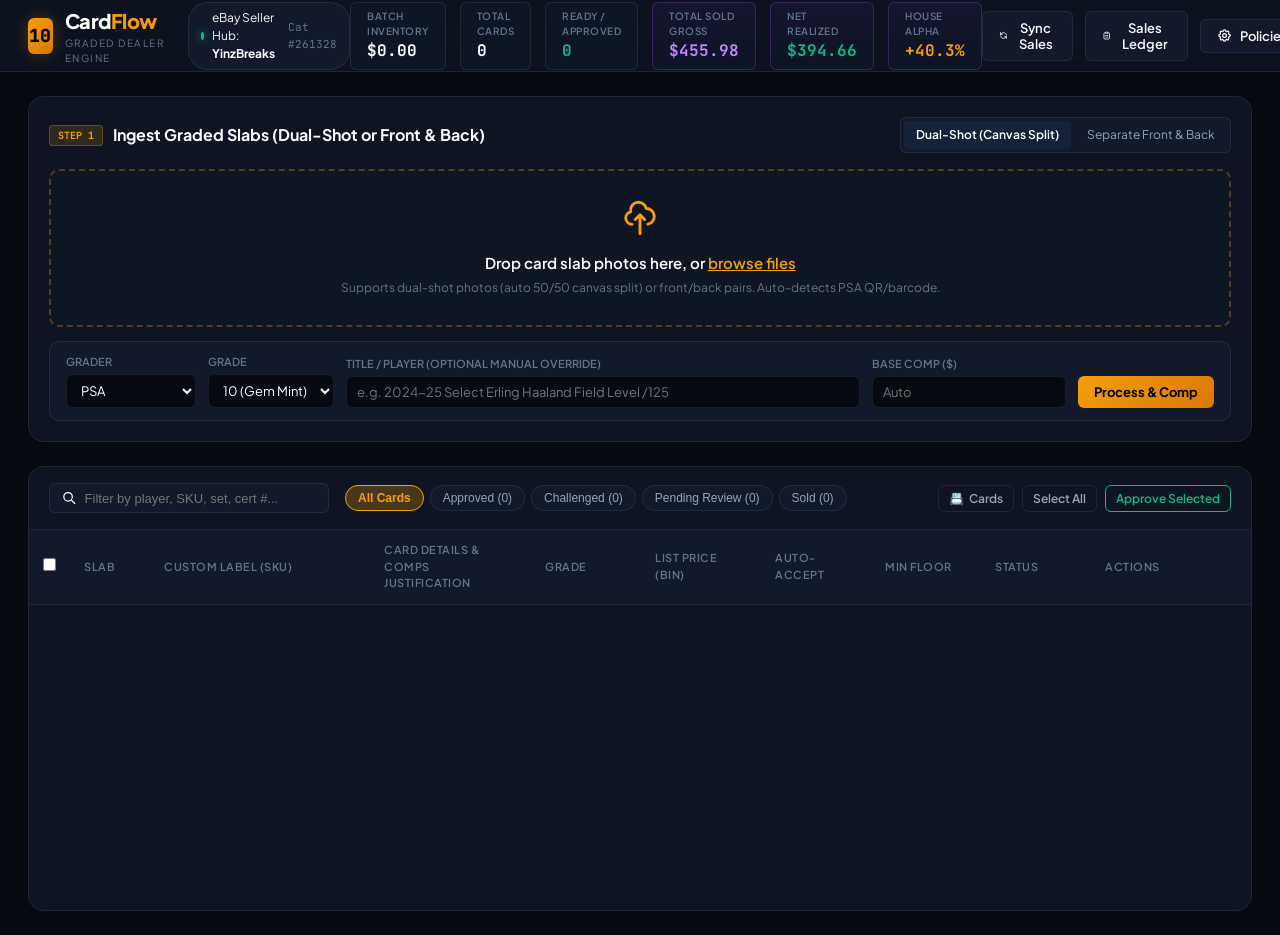
==== commit 06d5e739: "feat(mobile): add mobile dealer cards, camera capture CTA, touch navigation, and responsive drawers" ====
--- a/index.html
+++ b/index.html
@@ -112,6 +112,17 @@
               <h3>Drop card slab photos here, or <span class="browse-link">browse files</span></h3>
               <p class="drop-hint">Supports dual-shot photos (auto 50/50 canvas split) or front/back pairs. Auto-detects PSA QR/barcode.</p>
             </div>
+            <div class="mobile-drop-cta">
+              <button type="button" class="btn btn-primary btn-sm mobile-camera-btn" id="mobileCameraBtn">
+                <svg width="18" height="18" fill="none" viewBox="0 0 24 24" stroke="currentColor"><path stroke-linecap="round" stroke-linejoin="round" stroke-width="2" d="M3 9a2 2 0 012-2h.93a2 2 0 001.664-.89l.812-1.22A2 2 0 0110.07 4h3.86a2 2 0 011.664.89l.812 1.22A2 2 0 0018.07 7H19a2 2 0 012 2v9a2 2 0 01-2 2H5a2 2 0 01-2-2V9z"/><circle cx="12" cy="13" r="4" stroke-linecap="round" stroke-linejoin="round" stroke-width="2"/></svg>
+                Snap Slab Camera
+              </button>
+              <button type="button" class="btn btn-secondary btn-sm mobile-browse-btn" id="mobileBrowseBtn">
+                <svg width="18" height="18" fill="none" viewBox="0 0 24 24" stroke="currentColor"><path stroke-linecap="round" stroke-linejoin="round" stroke-width="2" d="M4 16l4.586-4.586a2 2 0 012.828 0L16 16m-2-2l1.586-1.586a2 2 0 012.828 0L20 14m-6-6h.01M6 20h12a2 2 0 002-2V6a2 2 0 00-2-2H6a2 2 0 00-2 2v12a2 2 0 002 2z"/></svg>
+                Choose Photos
+              </button>
+            </div>
+            <input type="file" id="cameraInput" accept="image/*" capture="environment" style="display: none;">
             <input type="file" id="fileInput" accept="image/jpeg,image/png" multiple style="display: none;">
             <input type="file" id="frontInput" accept="image/jpeg,image/png" multiple style="display: none;">
             <input type="file" id="backInput" accept="image/jpeg,image/png" multiple style="display: none;">
@@ -189,12 +200,16 @@
             </div>
           </div>
           <div class="toolbar-right">
+            <button class="btn btn-outline btn-sm view-toggle-btn" id="viewToggleBtn" title="Switch between Desktop Table and Mobile Cards layout">
+              <span id="viewToggleIcon">📇</span>
+              <span id="viewToggleText">Cards</span>
+            </button>
             <button class="btn btn-outline btn-sm" id="selectAllBtn">Select All</button>
             <button class="btn btn-outline-success btn-sm" id="approveSelectedBtn">Approve Selected</button>
           </div>
         </div>
 
-        <div class="table-container">
+        <div class="table-container" id="tableContainer">
           <table class="card-grid-table">
             <thead>
               <tr>
@@ -217,6 +232,11 @@
           <div class="table-empty-state" id="tableEmptyState" style="display: none;">
             <p>No cards match your filter criteria.</p>
           </div>
+        </div>
+
+        <!-- Touch-Optimized Mobile Cards Container -->
+        <div class="mobile-cards-container" id="mobileCardsContainer" style="display: none;">
+          <!-- Dynamically populated mobile card items -->
         </div>
       </section>
     </main>
@@ -583,6 +603,26 @@
     </div>
   </div>
 
+  <!-- MOBILE BOTTOM NAVIGATION BAR -->
+  <nav class="mobile-bottom-nav" id="mobileBottomNav">
+    <button class="mobile-nav-item active" id="mNavScan" type="button">
+      <svg width="20" height="20" fill="none" viewBox="0 0 24 24" stroke="currentColor"><path stroke-linecap="round" stroke-linejoin="round" stroke-width="2" d="M3 9a2 2 0 012-2h.93a2 2 0 001.664-.89l.812-1.22A2 2 0 0110.07 4h3.86a2 2 0 011.664.89l.812 1.22A2 2 0 0018.07 7H19a2 2 0 012 2v9a2 2 0 01-2 2H5a2 2 0 01-2-2V9z"/><circle cx="12" cy="13" r="4" stroke-linecap="round" stroke-linejoin="round" stroke-width="2"/></svg>
+      <span>Snap</span>
+    </button>
+    <button class="mobile-nav-item" id="mNavInventory" type="button">
+      <svg width="20" height="20" fill="none" viewBox="0 0 24 24" stroke="currentColor"><path stroke-linecap="round" stroke-linejoin="round" stroke-width="2" d="M19 11H5m14 0a2 2 0 012 2v6a2 2 0 01-2 2H5a2 2 0 01-2-2v-6a2 2 0 012-2m14 0V9a2 2 0 00-2-2M5 11V9a2 2 0 012-2m0 0V5a2 2 0 012-2h6a2 2 0 012 2v2M7 7h10"/></svg>
+      <span>Inventory</span>
+    </button>
+    <button class="mobile-nav-item" id="mNavLedger" type="button">
+      <svg width="20" height="20" fill="none" viewBox="0 0 24 24" stroke="currentColor"><path stroke-linecap="round" stroke-linejoin="round" stroke-width="2" d="M9 19v-6a2 2 0 00-2-2H5a2 2 0 00-2 2v6a2 2 0 002 2h2a2 2 0 002-2zm0 0V9a2 2 0 012-2h2a2 2 0 012 2v10m-6 0a2 2 0 002 2h2a2 2 0 002-2m0 0V5a2 2 0 012-2h2a2 2 0 012 2v14a2 2 0 01-2 2h-2a2 2 0 01-2-2z"/></svg>
+      <span>Ledger</span>
+    </button>
+    <button class="mobile-nav-item" id="mNavExport" type="button">
+      <svg width="20" height="20" fill="none" viewBox="0 0 24 24" stroke="currentColor"><path stroke-linecap="round" stroke-linejoin="round" stroke-width="2" d="M4 16v1a3 3 0 003 3h10a3 3 0 003-3v-1m-4-8l-4-4m0 0L8 8m4-4v12"/></svg>
+      <span>Export</span>
+    </button>
+  </nav>
+
   <script src="/app.js?v=4"></script>
 </body>
 </html>
--- a/style.css
+++ b/style.css
@@ -1576,3 +1576,498 @@
   color: #fbbf24;
   border: 1px solid rgba(245, 158, 11, 0.3);
 }
+
+/* ==========================================================================
+   MOBILE RESPONSIVE & MOBILE-FIRST DEALER SYSTEM
+   ========================================================================== */
+
+.mobile-drop-cta {
+  display: none;
+  gap: 10px;
+  margin-top: 14px;
+  justify-content: center;
+  flex-wrap: wrap;
+}
+
+.mobile-camera-btn, .mobile-browse-btn {
+  display: inline-flex;
+  align-items: center;
+  gap: 6px;
+  padding: 8px 16px;
+  font-size: 13px;
+  font-weight: 600;
+  border-radius: var(--radius-sm);
+  cursor: pointer;
+}
+
+.mobile-camera-btn {
+  background: linear-gradient(135deg, var(--accent-gold), #d97706);
+  color: #000;
+  border: none;
+  box-shadow: 0 4px 12px rgba(245, 158, 11, 0.3);
+}
+
+.view-toggle-btn {
+  display: inline-flex;
+  align-items: center;
+  gap: 5px;
+}
+
+/* Mobile Bottom Navigation Bar */
+.mobile-bottom-nav {
+  position: fixed;
+  bottom: 0;
+  left: 0;
+  right: 0;
+  height: 64px;
+  background: rgba(15, 23, 42, 0.96);
+  backdrop-filter: blur(16px);
+  -webkit-backdrop-filter: blur(16px);
+  border-top: 1px solid var(--border-color);
+  z-index: 900;
+  display: none;
+  justify-content: space-around;
+  align-items: center;
+  padding: 0 10px;
+  padding-bottom: env(safe-area-inset-bottom);
+  box-shadow: 0 -8px 24px rgba(0, 0, 0, 0.6);
+}
+
+.mobile-nav-item {
+  flex: 1;
+  display: flex;
+  flex-direction: column;
+  align-items: center;
+  justify-content: center;
+  gap: 4px;
+  background: transparent;
+  border: none;
+  color: var(--text-muted);
+  font-size: 11px;
+  font-weight: 600;
+  padding: 6px 0;
+  cursor: pointer;
+  transition: all 0.2s ease;
+  min-height: 48px;
+}
+
+.mobile-nav-item svg {
+  transition: transform 0.2s ease, stroke 0.2s ease;
+}
+
+.mobile-nav-item.active {
+  color: var(--accent-gold);
+}
+
+.mobile-nav-item.active svg {
+  stroke: var(--accent-gold);
+  transform: translateY(-2px);
+}
+
+/* Mobile Cards Container */
+.mobile-cards-container {
+  display: grid;
+  grid-template-columns: 1fr;
+  gap: 12px;
+  padding: 8px 0;
+}
+
+.dealer-mobile-card {
+  background: var(--bg-card);
+  border: 1px solid var(--border-color);
+  border-radius: var(--radius-md);
+  padding: 14px;
+  display: flex;
+  flex-direction: column;
+  gap: 12px;
+  box-shadow: 0 4px 16px rgba(0, 0, 0, 0.35);
+  transition: transform 0.2s ease, border-color 0.2s ease;
+}
+
+.dealer-mobile-card:active {
+  border-color: rgba(245, 158, 11, 0.5);
+}
+
+.mobile-card-header {
+  display: flex;
+  gap: 12px;
+  align-items: flex-start;
+}
+
+.mobile-slab-thumb-wrap {
+  width: 58px;
+  height: 80px;
+  flex-shrink: 0;
+  border-radius: var(--radius-sm);
+  overflow: hidden;
+  border: 1px solid rgba(245, 158, 11, 0.3);
+  background: #000;
+  position: relative;
+  cursor: pointer;
+}
+
+.mobile-slab-thumb-wrap img {
+  width: 100%;
+  height: 100%;
+  object-fit: cover;
+}
+
+.mobile-card-meta {
+  flex: 1;
+  min-width: 0;
+  display: flex;
+  flex-direction: column;
+  gap: 4px;
+}
+
+.mobile-sku-row {
+  display: flex;
+  justify-content: space-between;
+  align-items: center;
+  gap: 6px;
+}
+
+.mobile-sku {
+  font-family: var(--font-mono);
+  font-size: 11px;
+  font-weight: 700;
+  color: var(--accent-gold);
+  white-space: nowrap;
+  overflow: hidden;
+  text-overflow: ellipsis;
+}
+
+.mobile-badges {
+  display: flex;
+  gap: 5px;
+  flex-shrink: 0;
+}
+
+.mobile-card-title {
+  font-size: 13px;
+  font-weight: 600;
+  color: #fff;
+  line-height: 1.35;
+  display: -webkit-box;
+  -webkit-line-clamp: 2;
+  -webkit-box-orient: vertical;
+  overflow: hidden;
+}
+
+.mobile-card-sub {
+  font-size: 11px;
+  color: var(--text-muted);
+}
+
+.mobile-pricing-grid {
+  display: grid;
+  grid-template-columns: 1fr 1fr 1fr;
+  gap: 8px;
+  background: rgba(0, 0, 0, 0.25);
+  padding: 10px;
+  border-radius: var(--radius-sm);
+  border: 1px solid rgba(255, 255, 255, 0.05);
+}
+
+.mobile-price-chip {
+  display: flex;
+  flex-direction: column;
+  gap: 3px;
+}
+
+.mobile-price-label {
+  font-size: 10px;
+  text-transform: uppercase;
+  color: var(--text-muted);
+  font-weight: 700;
+  letter-spacing: 0.5px;
+}
+
+.mobile-price-input {
+  width: 100%;
+  height: 36px;
+  background: var(--bg-dark);
+  border: 1px solid var(--border-color);
+  border-radius: 6px;
+  color: #fff;
+  font-family: var(--font-mono);
+  font-size: 13px;
+  font-weight: 700;
+  text-align: center;
+  padding: 0 4px;
+}
+
+.mobile-price-input:focus {
+  border-color: var(--accent-gold);
+  outline: none;
+  background: #0f172a;
+}
+
+.mobile-card-actions {
+  display: flex;
+  gap: 8px;
+  align-items: center;
+  justify-content: space-between;
+  padding-top: 4px;
+  border-top: 1px solid rgba(255, 255, 255, 0.05);
+}
+
+.mobile-action-btn-group {
+  display: flex;
+  gap: 6px;
+}
+
+/* ==========================================================================
+   TABLET & DESKTOP RESPONSIVE BREAKPOINTS
+   ========================================================================== */
+
+@media (max-width: 1200px) {
+  .app-header {
+    flex-wrap: wrap;
+    gap: 12px;
+  }
+  .header-kpis {
+    order: 3;
+    width: 100%;
+    overflow-x: auto;
+    padding-bottom: 6px;
+  }
+}
+
+@media (max-width: 992px) {
+  .app-layout {
+    padding: 12px;
+  }
+  .ingestion-section {
+    padding: 16px;
+  }
+  .upload-meta-grid {
+    grid-template-columns: 1fr 1fr;
+  }
+  .dealer-table-section {
+    padding: 14px;
+  }
+  .modal-body {
+    grid-template-columns: 1fr;
+  }
+  .modal-col-left {
+    border-right: none;
+    border-bottom: 1px solid var(--border-color);
+  }
+}
+
+/* ==========================================================================
+   MOBILE SCREEN BREAKPOINT (<= 768px)
+   ========================================================================== */
+
+@media (max-width: 768px) {
+  body {
+    padding-bottom: calc(75px + env(safe-area-inset-bottom));
+  }
+
+  .app-layout {
+    padding: 8px 10px;
+    gap: 12px;
+  }
+
+  /* Header adjustments */
+  .app-header {
+    padding: 10px 12px;
+    border-radius: var(--radius-md);
+    display: flex;
+    flex-direction: column;
+    align-items: stretch;
+    gap: 10px;
+  }
+
+  .header-left {
+    display: flex;
+    justify-content: space-between;
+    align-items: center;
+    width: 100%;
+  }
+
+  .brand-text h1 {
+    font-size: 18px;
+  }
+
+  .ebay-status-pill {
+    padding: 4px 8px;
+    font-size: 11px;
+  }
+
+  .status-cat {
+    display: none;
+  }
+
+  .header-kpis {
+    display: flex;
+    gap: 8px;
+    overflow-x: auto;
+    white-space: nowrap;
+    -webkit-overflow-scrolling: touch;
+    scrollbar-width: none;
+    padding: 2px 0 6px;
+    width: 100%;
+  }
+
+  .header-kpis::-webkit-scrollbar {
+    display: none;
+  }
+
+  .kpi-card {
+    min-width: 115px;
+    flex: 0 0 auto;
+    padding: 8px 10px;
+    border-radius: 8px;
+  }
+
+  .kpi-val {
+    font-size: 15px;
+  }
+
+  .header-right {
+    display: none; /* Accessible via bottom nav and mobile quick actions */
+  }
+
+  /* Ingestion Dropzone on Mobile */
+  .ingestion-section {
+    padding: 12px;
+  }
+
+  .section-header {
+    flex-direction: column;
+    align-items: flex-start;
+    gap: 8px;
+  }
+
+  .upload-box-wrapper {
+    padding: 16px 12px;
+  }
+
+  .drop-text h3 {
+    font-size: 14px;
+  }
+
+  .drop-hint {
+    font-size: 11px;
+    display: none;
+  }
+
+  .mobile-drop-cta {
+    display: flex;
+  }
+
+  .upload-meta-grid {
+    grid-template-columns: 1fr;
+    gap: 8px;
+  }
+
+  /* Table Toolbar */
+  .table-toolbar {
+    flex-direction: column;
+    align-items: stretch;
+    gap: 10px;
+  }
+
+  .toolbar-left {
+    flex-direction: column;
+    align-items: stretch;
+    gap: 8px;
+  }
+
+  .search-box {
+    width: 100%;
+  }
+
+  .filter-pills {
+    overflow-x: auto;
+    white-space: nowrap;
+    padding-bottom: 4px;
+    -webkit-overflow-scrolling: touch;
+    scrollbar-width: none;
+  }
+
+  .filter-pills::-webkit-scrollbar {
+    display: none;
+  }
+
+  .toolbar-right {
+    justify-content: space-between;
+    width: 100%;
+  }
+
+  /* Mobile Bottom Navigation */
+  .mobile-bottom-nav {
+    display: flex;
+  }
+
+  /* Mobile Card Layout vs Table */
+  .table-container {
+    display: none; /* Hidden by default on mobile unless toggled */
+  }
+
+  .mobile-cards-container {
+    display: grid;
+  }
+
+  /* Full Screen / Bottom Sheet Modals on Mobile */
+  .modal-backdrop {
+    align-items: flex-end;
+    padding: 0;
+  }
+
+  .modal-card, .modal-card-wide {
+    width: 100vw;
+    max-width: 100vw;
+    max-height: 94vh;
+    height: 94vh;
+    border-radius: 20px 20px 0 0;
+    margin: 0;
+    display: flex;
+    flex-direction: column;
+  }
+
+  .modal-header {
+    padding: 14px 16px;
+  }
+
+  .modal-body {
+    flex: 1;
+    overflow-y: auto;
+    -webkit-overflow-scrolling: touch;
+  }
+
+  .modal-col-left {
+    padding: 14px;
+  }
+
+  .flip-card-viewport {
+    width: 220px;
+    height: 310px;
+  }
+
+  .modal-col-right {
+    padding: 14px;
+  }
+
+  .floating-nav-btn {
+    display: none; /* Replaced by in-modal touch navigation */
+  }
+
+  /* Sales Ledger Modal Mobile */
+  .ledger-stats-strip {
+    grid-template-columns: 1fr 1fr;
+    gap: 10px;
+    padding: 14px;
+  }
+
+  .ledger-table-wrap {
+    padding: 0 12px 14px;
+  }
+
+  .l-stat-val {
+    font-size: 16px;
+  }
+}
+
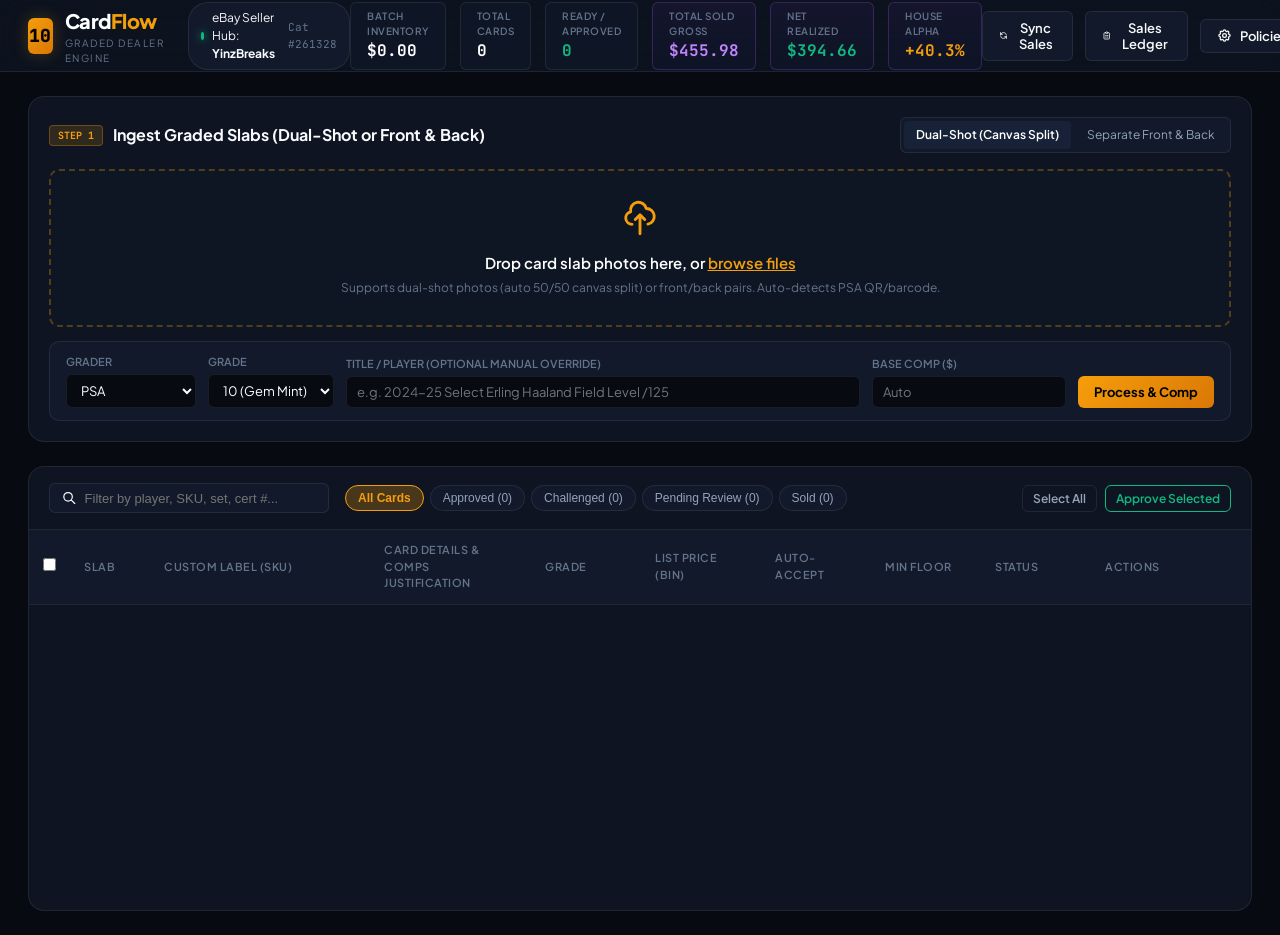
==== commit b64f42c2: "fix(inspect): eliminate portrait image slicing, load full-res uncompressed scans in modal, add verif" ====
--- a/index.html
+++ b/index.html
@@ -9,6 +9,8 @@
   <link rel="preconnect" href="https://fonts.gstatic.com" crossorigin>
   <link href="https://fonts.googleapis.com/css2?family=JetBrains+Mono:wght@400;500;600;700&family=Plus+Jakarta+Sans:wght@300;400;500;600;700;800&display=swap" rel="stylesheet">
   <link rel="stylesheet" href="/style.css?v=3">
+  <!-- Barcode scanner for auto-decoding PSA/BGS certs in-browser -->
+  <script src="https://unpkg.com/@zxing/library@latest/umd/index.min.js"></script>
 </head>
 <body>
   <div class="app-layout">
@@ -112,17 +114,6 @@
               <h3>Drop card slab photos here, or <span class="browse-link">browse files</span></h3>
               <p class="drop-hint">Supports dual-shot photos (auto 50/50 canvas split) or front/back pairs. Auto-detects PSA QR/barcode.</p>
             </div>
-            <div class="mobile-drop-cta">
-              <button type="button" class="btn btn-primary btn-sm mobile-camera-btn" id="mobileCameraBtn">
-                <svg width="18" height="18" fill="none" viewBox="0 0 24 24" stroke="currentColor"><path stroke-linecap="round" stroke-linejoin="round" stroke-width="2" d="M3 9a2 2 0 012-2h.93a2 2 0 001.664-.89l.812-1.22A2 2 0 0110.07 4h3.86a2 2 0 011.664.89l.812 1.22A2 2 0 0018.07 7H19a2 2 0 012 2v9a2 2 0 01-2 2H5a2 2 0 01-2-2V9z"/><circle cx="12" cy="13" r="4" stroke-linecap="round" stroke-linejoin="round" stroke-width="2"/></svg>
-                Snap Slab Camera
-              </button>
-              <button type="button" class="btn btn-secondary btn-sm mobile-browse-btn" id="mobileBrowseBtn">
-                <svg width="18" height="18" fill="none" viewBox="0 0 24 24" stroke="currentColor"><path stroke-linecap="round" stroke-linejoin="round" stroke-width="2" d="M4 16l4.586-4.586a2 2 0 012.828 0L16 16m-2-2l1.586-1.586a2 2 0 012.828 0L20 14m-6-6h.01M6 20h12a2 2 0 002-2V6a2 2 0 00-2-2H6a2 2 0 00-2 2v12a2 2 0 002 2z"/></svg>
-                Choose Photos
-              </button>
-            </div>
-            <input type="file" id="cameraInput" accept="image/*" capture="environment" style="display: none;">
             <input type="file" id="fileInput" accept="image/jpeg,image/png" multiple style="display: none;">
             <input type="file" id="frontInput" accept="image/jpeg,image/png" multiple style="display: none;">
             <input type="file" id="backInput" accept="image/jpeg,image/png" multiple style="display: none;">
@@ -200,16 +191,12 @@
             </div>
           </div>
           <div class="toolbar-right">
-            <button class="btn btn-outline btn-sm view-toggle-btn" id="viewToggleBtn" title="Switch between Desktop Table and Mobile Cards layout">
-              <span id="viewToggleIcon">📇</span>
-              <span id="viewToggleText">Cards</span>
-            </button>
             <button class="btn btn-outline btn-sm" id="selectAllBtn">Select All</button>
             <button class="btn btn-outline-success btn-sm" id="approveSelectedBtn">Approve Selected</button>
           </div>
         </div>
 
-        <div class="table-container" id="tableContainer">
+        <div class="table-container">
           <table class="card-grid-table">
             <thead>
               <tr>
@@ -233,11 +220,6 @@
             <p>No cards match your filter criteria.</p>
           </div>
         </div>
-
-        <!-- Touch-Optimized Mobile Cards Container -->
-        <div class="mobile-cards-container" id="mobileCardsContainer" style="display: none;">
-          <!-- Dynamically populated mobile card items -->
-        </div>
       </section>
     </main>
   </div>
@@ -318,9 +300,57 @@
             <p id="modalJustificationText" class="rationale-text"></p>
           </div>
 
+          <!-- Card Identity & Slab Data Editor -->
+          <div class="card-identity-editor" style="background: rgba(255,255,255,0.02); border: 1px solid var(--border-color); border-radius: var(--radius-sm); padding: 12px 14px; margin-bottom: 14px;">
+            <div style="display: flex; justify-content: space-between; align-items: center; margin-bottom: 10px;">
+              <span style="font-size: 12px; font-weight: 700; text-transform: uppercase; color: var(--psa-gold); letter-spacing: 0.5px;">Card Identity & Slab Data</span>
+              <span style="font-size: 11px; color: var(--text-muted);">Edit fields to re-calibrate listing</span>
+            </div>
+            <div style="display: grid; grid-template-columns: 2fr 1fr; gap: 8px; margin-bottom: 8px;">
+              <div>
+                <label style="font-size: 10px; text-transform: uppercase; color: var(--text-muted); display: block; margin-bottom: 2px;">Card Title</label>
+                <input type="text" id="modalEditTitle" style="width: 100%; background: var(--bg-dark); border: 1px solid var(--border-color); color: #fff; padding: 6px 8px; border-radius: 4px; font-size: 12px;">
+              </div>
+              <div>
+                <label style="font-size: 10px; text-transform: uppercase; color: var(--text-muted); display: block; margin-bottom: 2px;">Player / Subject</label>
+                <input type="text" id="modalEditPlayer" style="width: 100%; background: var(--bg-dark); border: 1px solid var(--border-color); color: #fff; padding: 6px 8px; border-radius: 4px; font-size: 12px;">
+              </div>
+            </div>
+            <div style="display: grid; grid-template-columns: 1.5fr 1fr 1fr 1fr; gap: 8px;">
+              <div>
+                <label style="font-size: 10px; text-transform: uppercase; color: var(--text-muted); display: block; margin-bottom: 2px;">Set & Brand</label>
+                <input type="text" id="modalEditSet" style="width: 100%; background: var(--bg-dark); border: 1px solid var(--border-color); color: #fff; padding: 6px 8px; border-radius: 4px; font-size: 12px;">
+              </div>
+              <div>
+                <label style="font-size: 10px; text-transform: uppercase; color: var(--text-muted); display: block; margin-bottom: 2px;">Card #</label>
+                <input type="text" id="modalEditCardNum" style="width: 100%; background: var(--bg-dark); border: 1px solid var(--border-color); color: #fff; padding: 6px 8px; border-radius: 4px; font-size: 12px;">
+              </div>
+              <div>
+                <label style="font-size: 10px; text-transform: uppercase; color: var(--text-muted); display: block; margin-bottom: 2px;">PSA Cert #</label>
+                <input type="text" id="modalEditCert" style="width: 100%; background: var(--bg-dark); border: 1px solid var(--border-color); color: #fff; padding: 6px 8px; border-radius: 4px; font-size: 12px;">
+              </div>
+              <div>
+                <label style="font-size: 10px; text-transform: uppercase; color: var(--text-muted); display: block; margin-bottom: 2px;">Base Comp ($)</label>
+                <input type="number" id="modalEditBaseComp" step="0.01" style="width: 100%; background: var(--bg-dark); border: 1px solid var(--border-color); color: #fff; padding: 6px 8px; border-radius: 4px; font-size: 12px;">
+              </div>
+            </div>
+          </div>
+
           <!-- Recent Historical Comps Table -->
           <div class="comps-table-wrap">
-            <h4>Recent Comparable Sales</h4>
+            <div style="display: flex; align-items: center; justify-content: space-between; margin-bottom: 10px; flex-wrap: wrap; gap: 8px;">
+              <h4>Recent Comparable Sales</h4>
+              <div style="display: flex; gap: 8px;">
+                <a id="modalEbaySoldLink" href="https://www.ebay.com/sch/i.html?_nkw=psa+10&LH_Sold=1&LH_Complete=1" target="_blank" class="btn btn-secondary btn-xs" style="text-decoration: none; font-size: 11px; padding: 5px 10px; display: inline-flex; align-items: center; gap: 4px;">
+                  <svg width="12" height="12" fill="none" viewBox="0 0 24 24" stroke="currentColor"><path stroke-linecap="round" stroke-linejoin="round" stroke-width="2" d="M10 6H6a2 2 0 00-2 2v10a2 2 0 002 2h10a2 2 0 002-2v-4M14 4h6m0 0v6m0-6L10 14"/></svg>
+                  Search eBay Sold Comps ↗
+                </a>
+                <a id="modal130PointLink" href="https://130point.com/cards/" target="_blank" class="btn btn-secondary btn-xs" style="text-decoration: none; font-size: 11px; padding: 5px 10px; display: inline-flex; align-items: center; gap: 4px;">
+                  <svg width="12" height="12" fill="none" viewBox="0 0 24 24" stroke="currentColor"><path stroke-linecap="round" stroke-linejoin="round" stroke-width="2" d="M10 6H6a2 2 0 00-2 2v10a2 2 0 002 2h10a2 2 0 002-2v-4M14 4h6m0 0v6m0-6L10 14"/></svg>
+                  130Point Comps ↗
+                </a>
+              </div>
+            </div>
             <table class="comps-table">
               <thead>
                 <tr>
@@ -603,26 +633,6 @@
     </div>
   </div>
 
-  <!-- MOBILE BOTTOM NAVIGATION BAR -->
-  <nav class="mobile-bottom-nav" id="mobileBottomNav">
-    <button class="mobile-nav-item active" id="mNavScan" type="button">
-      <svg width="20" height="20" fill="none" viewBox="0 0 24 24" stroke="currentColor"><path stroke-linecap="round" stroke-linejoin="round" stroke-width="2" d="M3 9a2 2 0 012-2h.93a2 2 0 001.664-.89l.812-1.22A2 2 0 0110.07 4h3.86a2 2 0 011.664.89l.812 1.22A2 2 0 0018.07 7H19a2 2 0 012 2v9a2 2 0 01-2 2H5a2 2 0 01-2-2V9z"/><circle cx="12" cy="13" r="4" stroke-linecap="round" stroke-linejoin="round" stroke-width="2"/></svg>
-      <span>Snap</span>
-    </button>
-    <button class="mobile-nav-item" id="mNavInventory" type="button">
-      <svg width="20" height="20" fill="none" viewBox="0 0 24 24" stroke="currentColor"><path stroke-linecap="round" stroke-linejoin="round" stroke-width="2" d="M19 11H5m14 0a2 2 0 012 2v6a2 2 0 01-2 2H5a2 2 0 01-2-2v-6a2 2 0 012-2m14 0V9a2 2 0 00-2-2M5 11V9a2 2 0 012-2m0 0V5a2 2 0 012-2h6a2 2 0 012 2v2M7 7h10"/></svg>
-      <span>Inventory</span>
-    </button>
-    <button class="mobile-nav-item" id="mNavLedger" type="button">
-      <svg width="20" height="20" fill="none" viewBox="0 0 24 24" stroke="currentColor"><path stroke-linecap="round" stroke-linejoin="round" stroke-width="2" d="M9 19v-6a2 2 0 00-2-2H5a2 2 0 00-2 2v6a2 2 0 002 2h2a2 2 0 002-2zm0 0V9a2 2 0 012-2h2a2 2 0 012 2v10m-6 0a2 2 0 002 2h2a2 2 0 002-2m0 0V5a2 2 0 012-2h2a2 2 0 012 2v14a2 2 0 01-2 2h-2a2 2 0 01-2-2z"/></svg>
-      <span>Ledger</span>
-    </button>
-    <button class="mobile-nav-item" id="mNavExport" type="button">
-      <svg width="20" height="20" fill="none" viewBox="0 0 24 24" stroke="currentColor"><path stroke-linecap="round" stroke-linejoin="round" stroke-width="2" d="M4 16v1a3 3 0 003 3h10a3 3 0 003-3v-1m-4-8l-4-4m0 0L8 8m4-4v12"/></svg>
-      <span>Export</span>
-    </button>
-  </nav>
-
   <script src="/app.js?v=4"></script>
 </body>
 </html>
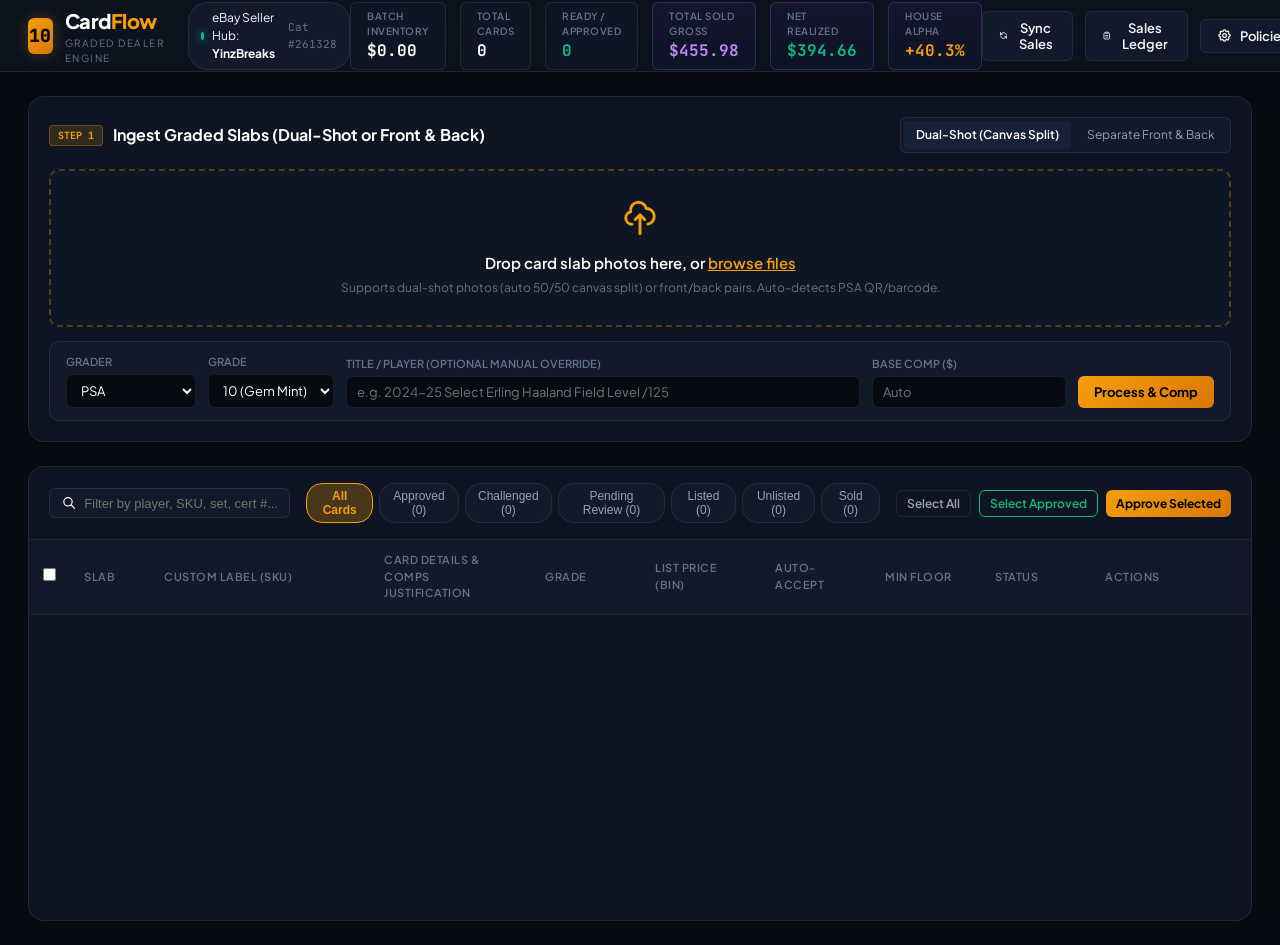
==== commit 8af4909f: "feat: double-listing prevention, unlist/relist lifecycle audit, dated batch export, and ebay api set" ====
--- a/index.html
+++ b/index.html
@@ -187,12 +187,15 @@
               <button class="pill" data-filter="APPROVED">Approved (<span id="countApproved">0</span>)</button>
               <button class="pill" data-filter="CHALLENGED">Challenged (<span id="countChallenged">0</span>)</button>
               <button class="pill" data-filter="COMPED">Pending Review (<span id="countComped">0</span>)</button>
+              <button class="pill" data-filter="LISTED">Listed (<span id="countListed">0</span>)</button>
+              <button class="pill" data-filter="UNLISTED">Unlisted (<span id="countUnlisted">0</span>)</button>
               <button class="pill" data-filter="SOLD">Sold (<span id="countSold">0</span>)</button>
             </div>
           </div>
           <div class="toolbar-right">
             <button class="btn btn-outline btn-sm" id="selectAllBtn">Select All</button>
-            <button class="btn btn-outline-success btn-sm" id="approveSelectedBtn">Approve Selected</button>
+            <button class="btn btn-outline-success btn-sm" id="selectApprovedBtn">Select Approved</button>
+            <button class="btn btn-primary btn-sm" id="approveSelectedBtn">Approve Selected</button>
           </div>
         </div>
 
@@ -417,6 +420,19 @@
                 Approve & Save Pricing
               </button>
             </div>
+
+            <!-- Lifecycle & Diligent Audit Log Timeline -->
+            <div class="lifecycle-timeline" id="modalLifecycleSection">
+              <div class="timeline-header">
+                <span style="font-size: 11px; font-weight: 700; text-transform: uppercase; color: var(--psa-gold); letter-spacing: 0.5px;">Listing Lifecycle & Audit History</span>
+                <div style="display: flex; gap: 6px;" id="modalLifecycleActionBtns">
+                  <!-- Populated by JS: Unlist or Relist button -->
+                </div>
+              </div>
+              <div class="timeline-list" id="modalStatusTimelineList">
+                <!-- Timeline items populated by JS -->
+              </div>
+            </div>
           </div>
         </div>
       </div>
@@ -446,6 +462,17 @@
           <div class="stat-box">
             <span class="stat-label">Category Target</span>
             <span class="stat-val">261328 (Singles)</span>
+          </div>
+        </div>
+
+        <div class="batch-folder-banner" style="background: rgba(16, 185, 129, 0.08); border: 1px solid rgba(16, 185, 129, 0.3); border-radius: var(--radius-sm); padding: 12px 14px; margin-bottom: 14px;">
+          <div style="display: flex; align-items: center; justify-content: space-between; margin-bottom: 6px;">
+            <span style="font-size: 11px; font-weight: 700; color: #4ade80; text-transform: uppercase;">📁 Batch Asset Folder & Upload Protection</span>
+            <span class="badge-tag tag-emerald" id="exportBatchNameTag">9_7_28_upload</span>
+          </div>
+          <p style="font-size: 12px; color: var(--text-secondary); margin: 0 0 6px 0;">All card images have been placed into the dated folder below, and cards are now flagged as <strong style="color: #4ade80;">LISTED</strong> with <code style="color: var(--psa-gold);">P:UPC = Does not apply</code> to strictly prevent double-listing.</p>
+          <div style="display: flex; align-items: center; gap: 8px;">
+            <code id="exportBatchFolderPath" style="background: var(--bg-dark); padding: 4px 8px; border-radius: 4px; font-size: 12px; color: var(--psa-gold); border: 1px solid var(--border-color);">assets/9_7_28_upload</code>
           </div>
         </div>
 
@@ -512,6 +539,13 @@
         <div class="form-group">
           <label>Public CDN Base URL</label>
           <input type="text" id="settingCdn" value="https://cdn.jsdelivr.net/gh/YinzBreaks/ebay-card-assets@main">
+        </div>
+        <div class="form-group" style="border-top: 1px solid var(--border-color); padding-top: 12px; margin-top: 12px;">
+          <label style="color: var(--psa-gold); font-weight: 700;">eBay Developer API Key (Official TOS-Compliant Comps)</label>
+          <p style="font-size: 11px; color: var(--text-muted); margin-bottom: 8px;">Enter your official eBay Developer App ID / Cert ID or OAuth token for direct Browse API comp queries without any web scraping risk.</p>
+          <input type="text" id="settingEbayAppId" placeholder="App ID (Client ID)" style="margin-bottom: 6px;">
+          <input type="password" id="settingEbayCertId" placeholder="Cert ID (Client Secret)" style="margin-bottom: 6px;">
+          <input type="password" id="settingEbayToken" placeholder="User OAuth / Auth'n'Auth Token (Optional)">
         </div>
         <button class="btn btn-primary" id="saveSettingsBtn" style="width: 100%;">Save Policy Settings</button>
       </div>
--- a/style.css
+++ b/style.css
@@ -818,6 +818,87 @@
   border: 1px solid rgba(245, 158, 11, 0.3);
 }
 
+.status-tag.LISTED {
+  background: rgba(34, 197, 94, 0.2);
+  color: #4ade80;
+  border: 1px solid rgba(34, 197, 94, 0.5);
+  box-shadow: 0 0 8px rgba(34, 197, 94, 0.2);
+}
+
+.status-tag.UNLISTED {
+  background: rgba(234, 88, 12, 0.15);
+  color: #fb923c;
+  border: 1px solid rgba(234, 88, 12, 0.35);
+}
+
+.status-tag.SOLD {
+  background: rgba(139, 92, 246, 0.2);
+  color: #c084fc;
+  border: 1px solid rgba(139, 92, 246, 0.4);
+}
+
+.btn-outline-warning {
+  background: transparent;
+  border: 1px solid rgba(245, 158, 11, 0.5);
+  color: #fbbf24;
+}
+
+.btn-outline-warning:hover {
+  background: rgba(245, 158, 11, 0.15);
+}
+
+.lifecycle-timeline {
+  margin-top: 14px;
+  background: rgba(255, 255, 255, 0.02);
+  border: 1px solid var(--border-color);
+  border-radius: var(--radius-sm);
+  padding: 12px 14px;
+}
+
+.timeline-header {
+  display: flex;
+  justify-content: space-between;
+  align-items: center;
+  margin-bottom: 8px;
+}
+
+.timeline-list {
+  display: flex;
+  flex-direction: column;
+  gap: 6px;
+}
+
+.timeline-item {
+  display: flex;
+  align-items: center;
+  justify-content: space-between;
+  font-size: 11px;
+  padding: 5px 8px;
+  border-radius: 4px;
+  background: rgba(255, 255, 255, 0.03);
+}
+
+.timeline-badge {
+  font-family: var(--font-mono);
+  font-weight: 700;
+  font-size: 10px;
+  padding: 2px 6px;
+  border-radius: 3px;
+}
+
+.batch-path-pill {
+  display: inline-flex;
+  align-items: center;
+  gap: 6px;
+  background: rgba(245, 158, 11, 0.1);
+  border: 1px solid rgba(245, 158, 11, 0.3);
+  color: var(--psa-gold);
+  padding: 4px 10px;
+  border-radius: 6px;
+  font-family: var(--font-mono);
+  font-size: 12px;
+}
+
 /* Actions in Table */
 .action-cell {
   display: flex;
@@ -1576,498 +1657,3 @@
   color: #fbbf24;
   border: 1px solid rgba(245, 158, 11, 0.3);
 }
-
-/* ==========================================================================
-   MOBILE RESPONSIVE & MOBILE-FIRST DEALER SYSTEM
-   ========================================================================== */
-
-.mobile-drop-cta {
-  display: none;
-  gap: 10px;
-  margin-top: 14px;
-  justify-content: center;
-  flex-wrap: wrap;
-}
-
-.mobile-camera-btn, .mobile-browse-btn {
-  display: inline-flex;
-  align-items: center;
-  gap: 6px;
-  padding: 8px 16px;
-  font-size: 13px;
-  font-weight: 600;
-  border-radius: var(--radius-sm);
-  cursor: pointer;
-}
-
-.mobile-camera-btn {
-  background: linear-gradient(135deg, var(--accent-gold), #d97706);
-  color: #000;
-  border: none;
-  box-shadow: 0 4px 12px rgba(245, 158, 11, 0.3);
-}
-
-.view-toggle-btn {
-  display: inline-flex;
-  align-items: center;
-  gap: 5px;
-}
-
-/* Mobile Bottom Navigation Bar */
-.mobile-bottom-nav {
-  position: fixed;
-  bottom: 0;
-  left: 0;
-  right: 0;
-  height: 64px;
-  background: rgba(15, 23, 42, 0.96);
-  backdrop-filter: blur(16px);
-  -webkit-backdrop-filter: blur(16px);
-  border-top: 1px solid var(--border-color);
-  z-index: 900;
-  display: none;
-  justify-content: space-around;
-  align-items: center;
-  padding: 0 10px;
-  padding-bottom: env(safe-area-inset-bottom);
-  box-shadow: 0 -8px 24px rgba(0, 0, 0, 0.6);
-}
-
-.mobile-nav-item {
-  flex: 1;
-  display: flex;
-  flex-direction: column;
-  align-items: center;
-  justify-content: center;
-  gap: 4px;
-  background: transparent;
-  border: none;
-  color: var(--text-muted);
-  font-size: 11px;
-  font-weight: 600;
-  padding: 6px 0;
-  cursor: pointer;
-  transition: all 0.2s ease;
-  min-height: 48px;
-}
-
-.mobile-nav-item svg {
-  transition: transform 0.2s ease, stroke 0.2s ease;
-}
-
-.mobile-nav-item.active {
-  color: var(--accent-gold);
-}
-
-.mobile-nav-item.active svg {
-  stroke: var(--accent-gold);
-  transform: translateY(-2px);
-}
-
-/* Mobile Cards Container */
-.mobile-cards-container {
-  display: grid;
-  grid-template-columns: 1fr;
-  gap: 12px;
-  padding: 8px 0;
-}
-
-.dealer-mobile-card {
-  background: var(--bg-card);
-  border: 1px solid var(--border-color);
-  border-radius: var(--radius-md);
-  padding: 14px;
-  display: flex;
-  flex-direction: column;
-  gap: 12px;
-  box-shadow: 0 4px 16px rgba(0, 0, 0, 0.35);
-  transition: transform 0.2s ease, border-color 0.2s ease;
-}
-
-.dealer-mobile-card:active {
-  border-color: rgba(245, 158, 11, 0.5);
-}
-
-.mobile-card-header {
-  display: flex;
-  gap: 12px;
-  align-items: flex-start;
-}
-
-.mobile-slab-thumb-wrap {
-  width: 58px;
-  height: 80px;
-  flex-shrink: 0;
-  border-radius: var(--radius-sm);
-  overflow: hidden;
-  border: 1px solid rgba(245, 158, 11, 0.3);
-  background: #000;
-  position: relative;
-  cursor: pointer;
-}
-
-.mobile-slab-thumb-wrap img {
-  width: 100%;
-  height: 100%;
-  object-fit: cover;
-}
-
-.mobile-card-meta {
-  flex: 1;
-  min-width: 0;
-  display: flex;
-  flex-direction: column;
-  gap: 4px;
-}
-
-.mobile-sku-row {
-  display: flex;
-  justify-content: space-between;
-  align-items: center;
-  gap: 6px;
-}
-
-.mobile-sku {
-  font-family: var(--font-mono);
-  font-size: 11px;
-  font-weight: 700;
-  color: var(--accent-gold);
-  white-space: nowrap;
-  overflow: hidden;
-  text-overflow: ellipsis;
-}
-
-.mobile-badges {
-  display: flex;
-  gap: 5px;
-  flex-shrink: 0;
-}
-
-.mobile-card-title {
-  font-size: 13px;
-  font-weight: 600;
-  color: #fff;
-  line-height: 1.35;
-  display: -webkit-box;
-  -webkit-line-clamp: 2;
-  -webkit-box-orient: vertical;
-  overflow: hidden;
-}
-
-.mobile-card-sub {
-  font-size: 11px;
-  color: var(--text-muted);
-}
-
-.mobile-pricing-grid {
-  display: grid;
-  grid-template-columns: 1fr 1fr 1fr;
-  gap: 8px;
-  background: rgba(0, 0, 0, 0.25);
-  padding: 10px;
-  border-radius: var(--radius-sm);
-  border: 1px solid rgba(255, 255, 255, 0.05);
-}
-
-.mobile-price-chip {
-  display: flex;
-  flex-direction: column;
-  gap: 3px;
-}
-
-.mobile-price-label {
-  font-size: 10px;
-  text-transform: uppercase;
-  color: var(--text-muted);
-  font-weight: 700;
-  letter-spacing: 0.5px;
-}
-
-.mobile-price-input {
-  width: 100%;
-  height: 36px;
-  background: var(--bg-dark);
-  border: 1px solid var(--border-color);
-  border-radius: 6px;
-  color: #fff;
-  font-family: var(--font-mono);
-  font-size: 13px;
-  font-weight: 700;
-  text-align: center;
-  padding: 0 4px;
-}
-
-.mobile-price-input:focus {
-  border-color: var(--accent-gold);
-  outline: none;
-  background: #0f172a;
-}
-
-.mobile-card-actions {
-  display: flex;
-  gap: 8px;
-  align-items: center;
-  justify-content: space-between;
-  padding-top: 4px;
-  border-top: 1px solid rgba(255, 255, 255, 0.05);
-}
-
-.mobile-action-btn-group {
-  display: flex;
-  gap: 6px;
-}
-
-/* ==========================================================================
-   TABLET & DESKTOP RESPONSIVE BREAKPOINTS
-   ========================================================================== */
-
-@media (max-width: 1200px) {
-  .app-header {
-    flex-wrap: wrap;
-    gap: 12px;
-  }
-  .header-kpis {
-    order: 3;
-    width: 100%;
-    overflow-x: auto;
-    padding-bottom: 6px;
-  }
-}
-
-@media (max-width: 992px) {
-  .app-layout {
-    padding: 12px;
-  }
-  .ingestion-section {
-    padding: 16px;
-  }
-  .upload-meta-grid {
-    grid-template-columns: 1fr 1fr;
-  }
-  .dealer-table-section {
-    padding: 14px;
-  }
-  .modal-body {
-    grid-template-columns: 1fr;
-  }
-  .modal-col-left {
-    border-right: none;
-    border-bottom: 1px solid var(--border-color);
-  }
-}
-
-/* ==========================================================================
-   MOBILE SCREEN BREAKPOINT (<= 768px)
-   ========================================================================== */
-
-@media (max-width: 768px) {
-  body {
-    padding-bottom: calc(75px + env(safe-area-inset-bottom));
-  }
-
-  .app-layout {
-    padding: 8px 10px;
-    gap: 12px;
-  }
-
-  /* Header adjustments */
-  .app-header {
-    padding: 10px 12px;
-    border-radius: var(--radius-md);
-    display: flex;
-    flex-direction: column;
-    align-items: stretch;
-    gap: 10px;
-  }
-
-  .header-left {
-    display: flex;
-    justify-content: space-between;
-    align-items: center;
-    width: 100%;
-  }
-
-  .brand-text h1 {
-    font-size: 18px;
-  }
-
-  .ebay-status-pill {
-    padding: 4px 8px;
-    font-size: 11px;
-  }
-
-  .status-cat {
-    display: none;
-  }
-
-  .header-kpis {
-    display: flex;
-    gap: 8px;
-    overflow-x: auto;
-    white-space: nowrap;
-    -webkit-overflow-scrolling: touch;
-    scrollbar-width: none;
-    padding: 2px 0 6px;
-    width: 100%;
-  }
-
-  .header-kpis::-webkit-scrollbar {
-    display: none;
-  }
-
-  .kpi-card {
-    min-width: 115px;
-    flex: 0 0 auto;
-    padding: 8px 10px;
-    border-radius: 8px;
-  }
-
-  .kpi-val {
-    font-size: 15px;
-  }
-
-  .header-right {
-    display: none; /* Accessible via bottom nav and mobile quick actions */
-  }
-
-  /* Ingestion Dropzone on Mobile */
-  .ingestion-section {
-    padding: 12px;
-  }
-
-  .section-header {
-    flex-direction: column;
-    align-items: flex-start;
-    gap: 8px;
-  }
-
-  .upload-box-wrapper {
-    padding: 16px 12px;
-  }
-
-  .drop-text h3 {
-    font-size: 14px;
-  }
-
-  .drop-hint {
-    font-size: 11px;
-    display: none;
-  }
-
-  .mobile-drop-cta {
-    display: flex;
-  }
-
-  .upload-meta-grid {
-    grid-template-columns: 1fr;
-    gap: 8px;
-  }
-
-  /* Table Toolbar */
-  .table-toolbar {
-    flex-direction: column;
-    align-items: stretch;
-    gap: 10px;
-  }
-
-  .toolbar-left {
-    flex-direction: column;
-    align-items: stretch;
-    gap: 8px;
-  }
-
-  .search-box {
-    width: 100%;
-  }
-
-  .filter-pills {
-    overflow-x: auto;
-    white-space: nowrap;
-    padding-bottom: 4px;
-    -webkit-overflow-scrolling: touch;
-    scrollbar-width: none;
-  }
-
-  .filter-pills::-webkit-scrollbar {
-    display: none;
-  }
-
-  .toolbar-right {
-    justify-content: space-between;
-    width: 100%;
-  }
-
-  /* Mobile Bottom Navigation */
-  .mobile-bottom-nav {
-    display: flex;
-  }
-
-  /* Mobile Card Layout vs Table */
-  .table-container {
-    display: none; /* Hidden by default on mobile unless toggled */
-  }
-
-  .mobile-cards-container {
-    display: grid;
-  }
-
-  /* Full Screen / Bottom Sheet Modals on Mobile */
-  .modal-backdrop {
-    align-items: flex-end;
-    padding: 0;
-  }
-
-  .modal-card, .modal-card-wide {
-    width: 100vw;
-    max-width: 100vw;
-    max-height: 94vh;
-    height: 94vh;
-    border-radius: 20px 20px 0 0;
-    margin: 0;
-    display: flex;
-    flex-direction: column;
-  }
-
-  .modal-header {
-    padding: 14px 16px;
-  }
-
-  .modal-body {
-    flex: 1;
-    overflow-y: auto;
-    -webkit-overflow-scrolling: touch;
-  }
-
-  .modal-col-left {
-    padding: 14px;
-  }
-
-  .flip-card-viewport {
-    width: 220px;
-    height: 310px;
-  }
-
-  .modal-col-right {
-    padding: 14px;
-  }
-
-  .floating-nav-btn {
-    display: none; /* Replaced by in-modal touch navigation */
-  }
-
-  /* Sales Ledger Modal Mobile */
-  .ledger-stats-strip {
-    grid-template-columns: 1fr 1fr;
-    gap: 10px;
-    padding: 14px;
-  }
-
-  .ledger-table-wrap {
-    padding: 0 12px 14px;
-  }
-
-  .l-stat-val {
-    font-size: 16px;
-  }
-}
-
